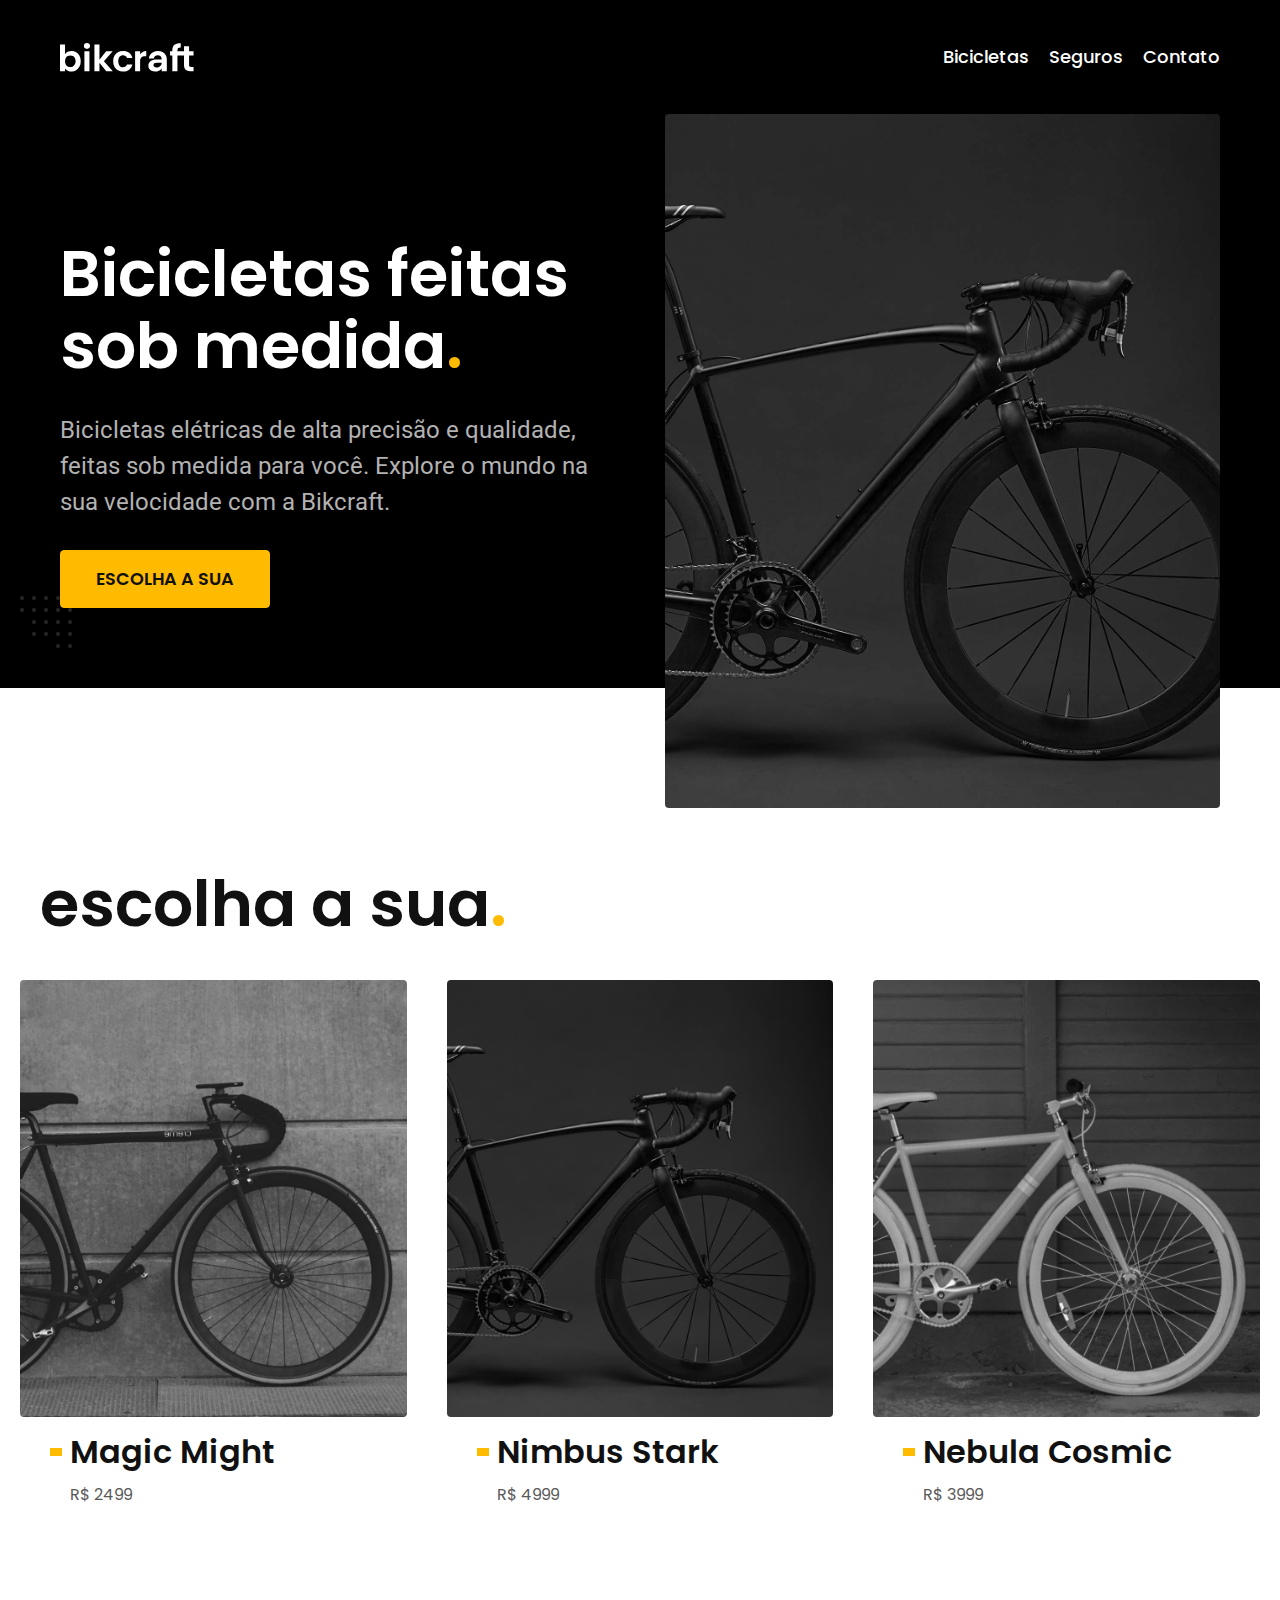
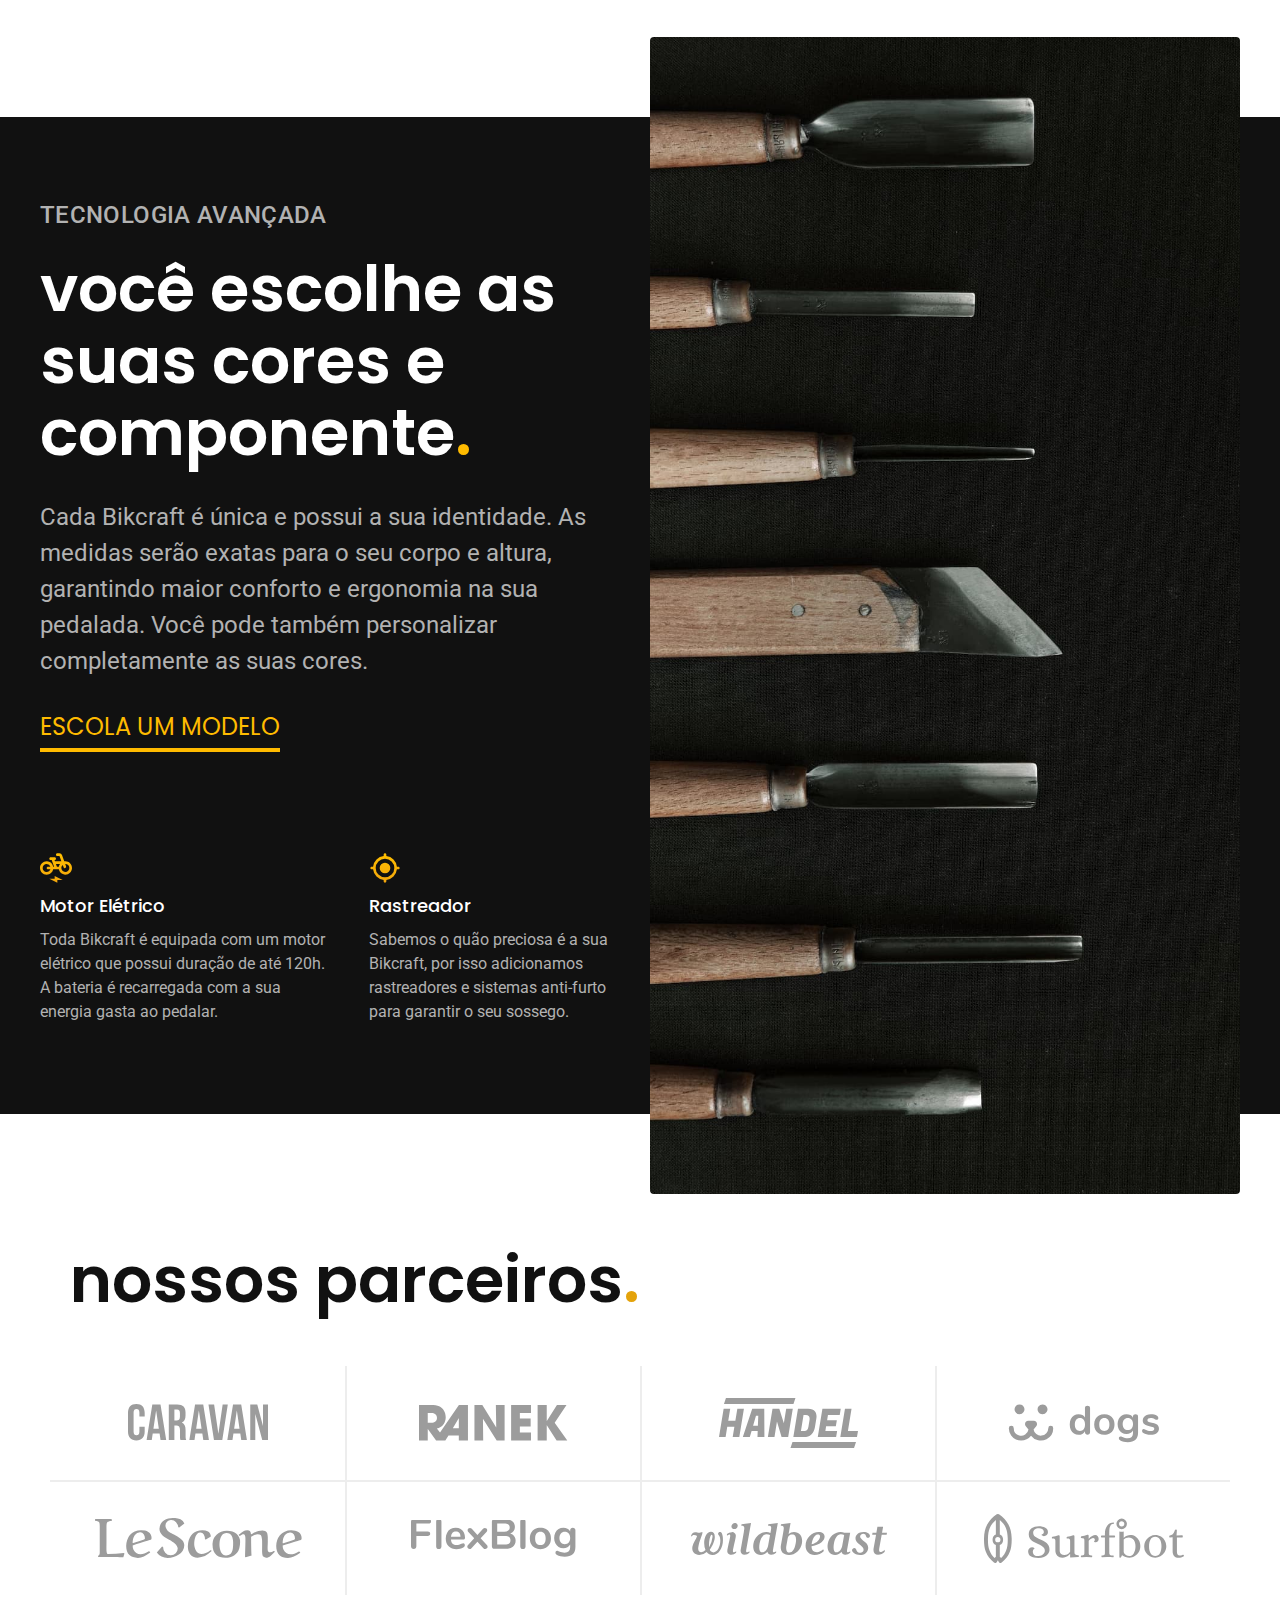
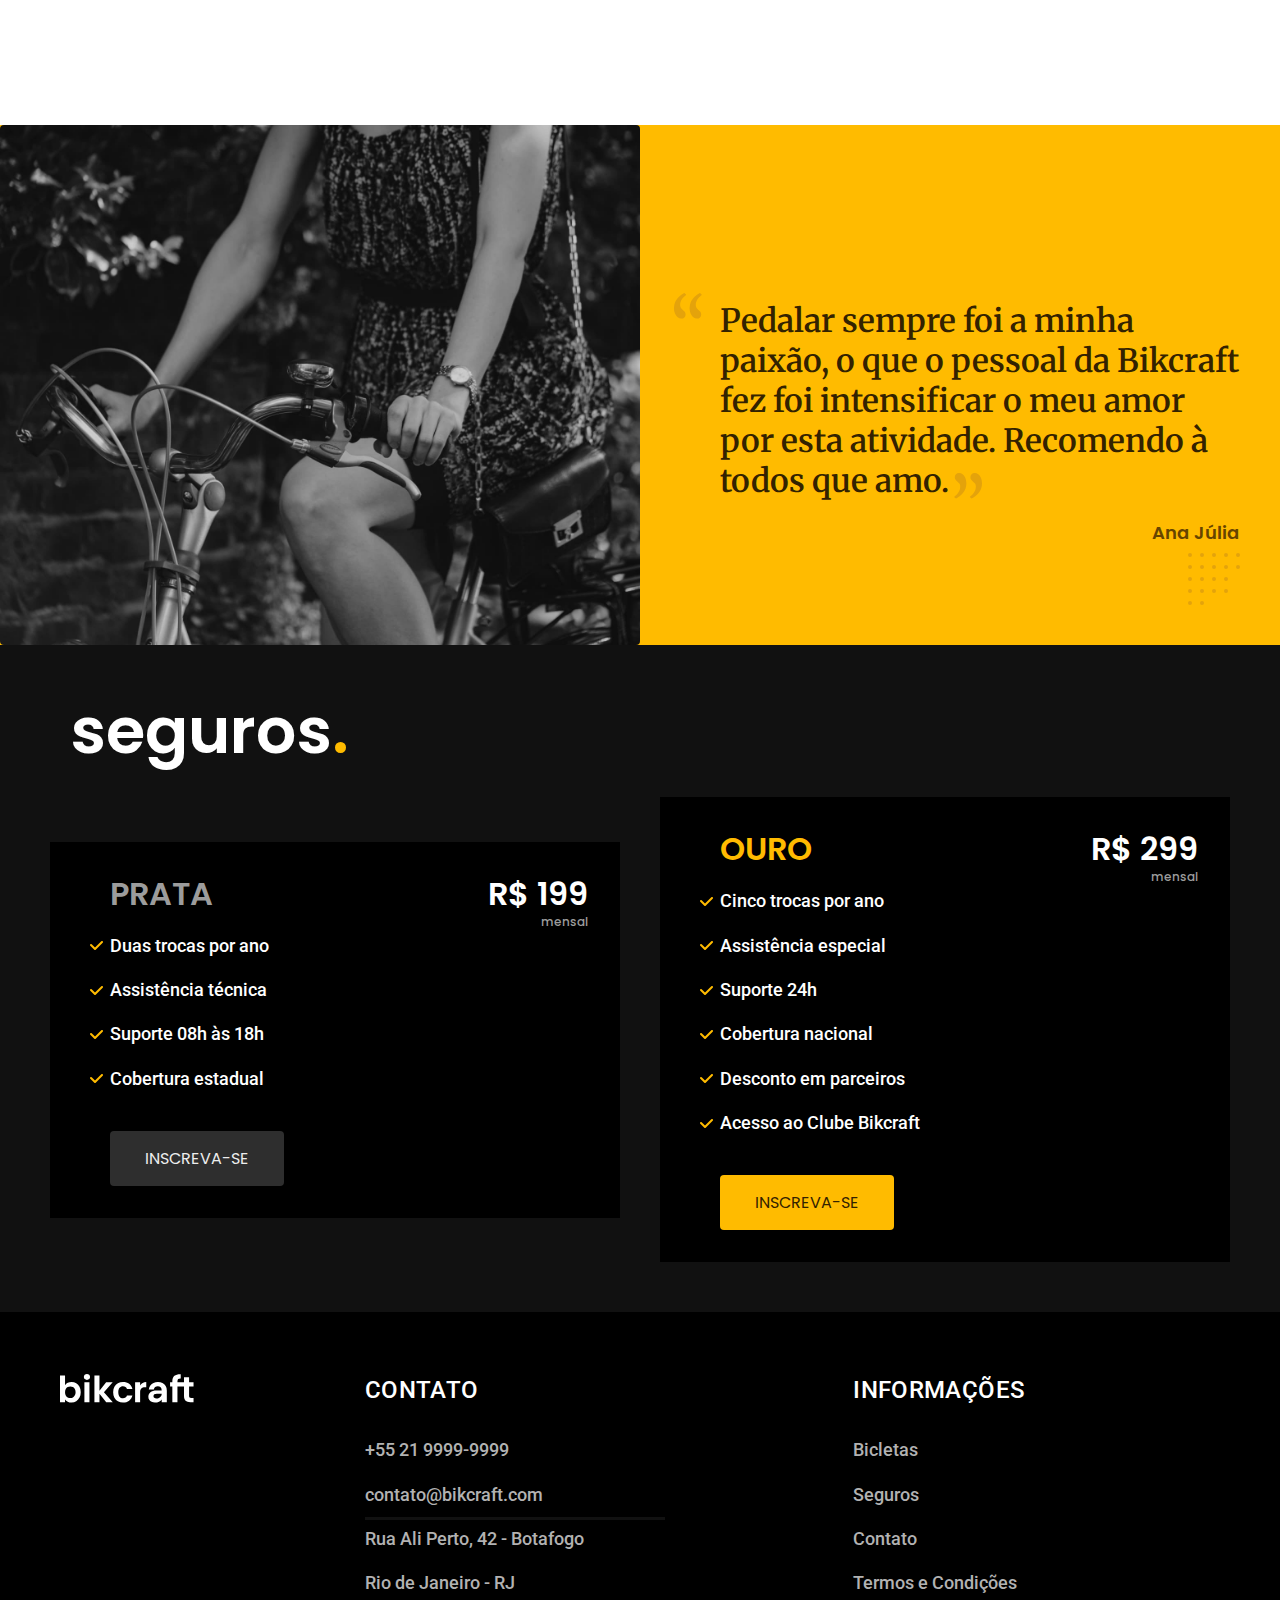
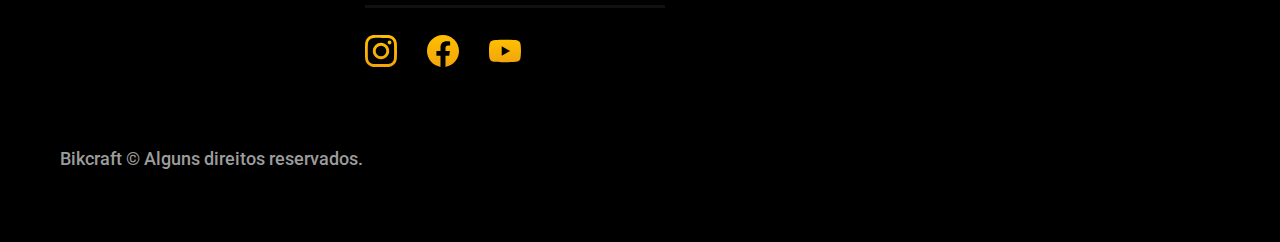
==== index.html @ c664d2c5 "commit inicial" ====
<!DOCTYPE html>
<html lang="pt-br">

<head>
  <meta charset="UTF-8">
  <meta http-equiv="X-UA-Compatible" content="IE=edge">
  <meta name="viewport" content="width=device-width, initial-scale=1.0">
  <meta name="description"
    content="Bicicletas elétricas de alta precisão e qualidade,  feitas sob medida para o cliente. Explore o mundo na sua velocidade com a Bikcraft.">
  <title>Bikcraft - Bicicletas Elétricas</title>

  <link rel="stylesheet" href="css/style.css">

  <link rel="preconnect" href="https://fonts.googleapis.com">
  <link rel="preconnect" href="https://fonts.gstatic.com" crossorigin>
  <link
    href="https://fonts.googleapis.com/css2?family=Merriweather:ital,wght@1,900&family=Poppins:wght@500;600&family=Roboto:wght@400;500&display=swap"
    rel="stylesheet">

</head>

<body>
  <header class="header-bg">
    <div class="header">
      <a href="./index.html">
        <img src="/img/bikcraft.svg" alt="Logo bikcraft">
      </a>
      <nav>           
      <ul class=" font-1-m header-lista-conteudo">
        <li class="header-lista-item"><a class="header-button" href="#">Bicicletas</a></li>
        <li class="header-lista-item"><a class="header-button" href="#">Seguros</a></li>
        <li class="header-lista-item"><a class="header-button" href="#">Contato</a></li>
      </ul>
    </nav>
    </div>
  </header>

  <main class="main-bg">
    <div class="main-container container">
      <div class="introducao-conteudo">
        <h1 class="font-1-xxl cor-0">Bicicletas feitas sob medida<span class="cor-p1">.</span></h1>
        <p class="font-2-l cor-5">Bicicletas elétricas de alta precisão e qualidade, feitas sob medida para
          você. Explore o mundo na sua velocidade com a Bikcraft.</p>
        <a class="button-escolha" href="#">Escolha a sua</a>
      </div>
      <img src="./img/fotos/introducao.jpg" width="1280" height="1600" alt="Bicicleta elétrica preta.">
    </div>
  </main>

  <article class="bicicletas-lista">
    <h2 class="font-1-xxl cor-11 container">escolha a sua<span class="cor-p1">.</span></h2>
    <ul class="listas">
      <li>
        <a href="#">
          <img src="./img/bicicletas/magic-home.jpg" alt="Bicicleta preta" width="490" height="520">
          <h3 class="font-1-xl">Magic Might</h3>
          <span class="font-2-x cor-8">R$ 2499</span>
        </a>
      </li>

      <li>
        <a href="#">
          <img src="./img/bicicletas/nimbus-home.jpg" alt="Bicicleta preta" width="490" height="520">
          <h3 class="font-1-xl">Nimbus Stark</h3>
          <span class="font-2-x cor-8">R$ 4999</span>
        </a>
      </li>

      <li>
        <a href="#">
          <img src="./img/bicicletas/nebula-home.jpg" alt="Bicicleta branca" width="490" height="520">
          <h3 class="font-1-xl">Nebula Cosmic</h3>
          <span class="font-2-x cor-8">R$ 3999</span>
        </a>
      </li>
    </ul>
  </article>

  <article class="tecnologia-bg">
    <div class="tecnologia-conteudo">
      <div class="tecnologia-descricao">
        <span class="font-2-l-b cor-5">Tecnologia Avançada</span>
        <h2 class="font-1-xxl cor-0">você escolhe as suas cores e componente<span class="cor-p1">.</span></h2>
        <p class="font-2-l cor-5">Cada Bikcraft é única e possui a sua identidade. As medidas serão exatas para o seu
          corpo e altura,
          garantindo maior conforto e ergonomia na sua pedalada. Você pode também personalizar completamente as suas
          cores.</p>
        <a class="link-escolha-modelo" href="#">Escola um modelo</a>
        <div class="container-motor-rastreador">
          <div class="motor-eletrico">
            <img src="/img/icones/eletrica.svg" alt="">
            <h3 class="font-1-m cor-0">Motor Elétrico</h3>
            <p class="font-2-s cor-5">Toda Bikcraft é equipada com um motor elétrico que possui duração de até 120h. A
              bateria é recarregada com
              a sua energia gasta ao pedalar.</p>
          </div>

          <div class="rastreador">
            <img src="/img/icones/rastreador.svg" alt="">
            <h3 class="font-1-m cor-0">Rastreador</h3>
            <p class="font-2-s cor-5">Sabemos o quão preciosa é a sua Bikcraft, por isso adicionamos rastreadores e
              sistemas anti-furto para
              garantir o seu sossego.</p>
          </div>
        </div>
      </div>
      <img class="tecnologia-imagem" src="./img/fotos/tecnologia.jpg" width="1200" height="1920" alt="">
    </div>
  </article>

  <section class="parceiros" aria-label="Nossos Parceiros">
    <h2 class="container font-1-xxl cor-11">nossos parceiros<span class="cor-p2">.</span></h2>

    <ul>
      <li><img src="/img/parceiros/caravan.svg" alt=""></li>
      <li><img src="/img/parceiros/ranek.svg" alt=""></li>
      <li><img src="/img/parceiros/handel.svg" alt=""></li>
      <li><img src="/img/parceiros/dogs.svg" alt=""></li>
      <li><img src="/img/parceiros/lescone.svg" alt=""></li>
      <li><img src="/img/parceiros/flexblog.svg" alt=""></li>
      <li><img src="/img/parceiros/wildbeast.svg" alt=""></li>
      <li><img src="/img/parceiros/surfbot.svg" alt=""></li>
    </ul>
  </section>

  <section class="depoimento">
    <div>
      <img src="./img/fotos/depoimento.jpg" alt="Pessoa pedalando uma bicileta Bikcraft" width="780" height="680">
    </div>
    <div class="conteudo-depoimento">
      <blockquote class="font-1-xl cor-p5">
        <p>Pedalar sempre foi a minha paixão, o que o pessoal da Bikcraft fez foi intensificar o meu amor por esta
          atividade. Recomendo à todos que amo.</p>
        <span class="font-1-m-b cor-p4">Ana Júlia</span>
      </blockquote>
    </div>
  </section>

  <article class="seguros-bg">
    <h2 class=" container font-1-xxl cor-0 ">seguros<span class="cor-p1">.</span></h2>
    <div class="seguro-conteudo">
      <div class="seguro-item">
        <h3 class="font-1-xl cor-6">prata</h3>
        <span class="font-1-xl cor-0">R$ 199
          <span class="font-1-xs cor-6">mensal</span>
        </span>
        <ul class="font-2-m cor-0">
          <li>Duas trocas por ano</li>
          <li>Assistência técnica</li>
          <li>Suporte 08h às 18h</li>
          <li>Cobertura estadual</li>
        </ul>
        <a class="button-padrao button-prata" href="#">Inscreva-se</a>
      </div>

      <div class="seguro-item">
        <h3 class="font-1-xl cor-p1">ouro</h3>
        <span class="font-1-xl cor-0">R$ 299
          <span class="font-1-xs cor-6">mensal</span>
        </span>
        <ul class="font-2-m cor-0">
          <li>Cinco trocas por ano</li>
          <li>Assistência especial</li>
          <li>Suporte 24h</li>
          <li>Cobertura nacional</li>
          <li>Desconto em parceiros</li>
          <li>Acesso ao Clube Bikcraft</li>
        </ul>
        <a class="button-padrao button-ouro" href="#">Inscreva-se</a>
      </div>
    </div>
  </article>

  <footer class="footer-bg">
      <div class="conteudo-footer container">
        <img src="./img/bikcraft.svg" width="136" height="32" alt="Bikcraft">
      <address class="contato">
        <h3 class="font-2-l-b cor-0">Contato</h3>
        <ul class="font-2-m cor-5">
          <li><a href="">+55 21 9999-9999</a></li>
          <li><a href="">contato@bikcraft.com</a></li>
          <li>Rua Ali Perto, 42 - Botafogo</li>
          <li>Rio de Janeiro - RJ</li>
          <div class="rede-social">
          <a href=""><img src="/img/redes/instagram-p.svg" alt=""></a>
          <a href=""><img src="/img/redes/facebook-p.svg" alt=""></a>
          <a href=""><img src="/img/redes/youtube-p.svg" alt=""></a>
        </div>
        </ul>
      </address>

    <div class="informacao">
      <h3 class="font-2-l-b cor-0">Informações</h3>
      <ul class="font-2-m cor-5">
          <li><a href="">Bicletas</a></li>
          <li><a href="">Seguros</a></li>
          <li><a href="">Contato</a></li>
          <li><a href="">Termos e Condições</a></li>
        </ul>
      </div>
      <p class="footer-copy font-2-m cor-6">Bikcraft © Alguns direitos reservados.</p>
      </div>
  </footer>

</body>

</html>
---- css/style.css ----
@import "./global/header.css";
@import "./global/global.css";
@import "/utilidades/cores.css";
@import "/css/main.css";
@import "./bicicletas/bicicleta-lista.css"; 
@import "/utilidades/tipografia.css";
@import "/utilidades/componentes.css";
@import "/css/tecnologia.css";
@import "/css/parceiros.css";
@import "/css/depoimento.css";
@import "/css/seguros.css";
@import "./global/footer.css";
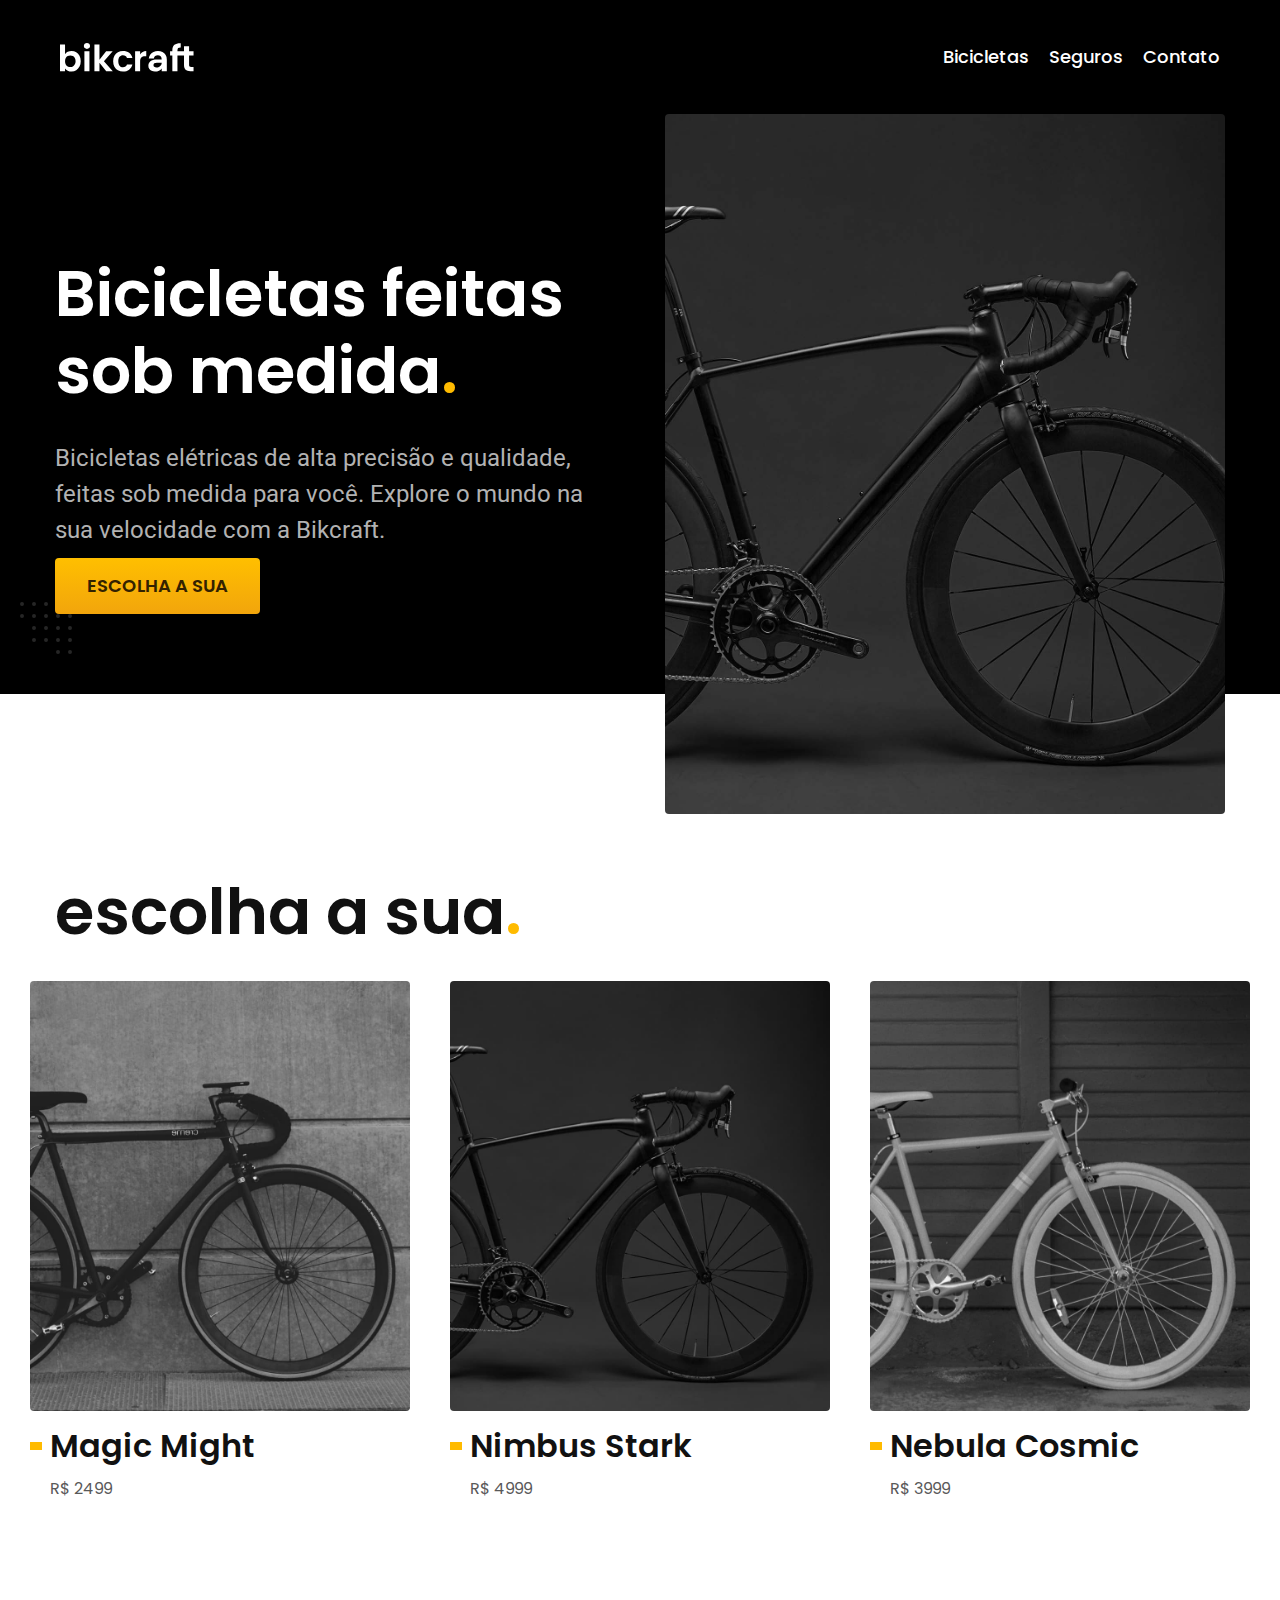
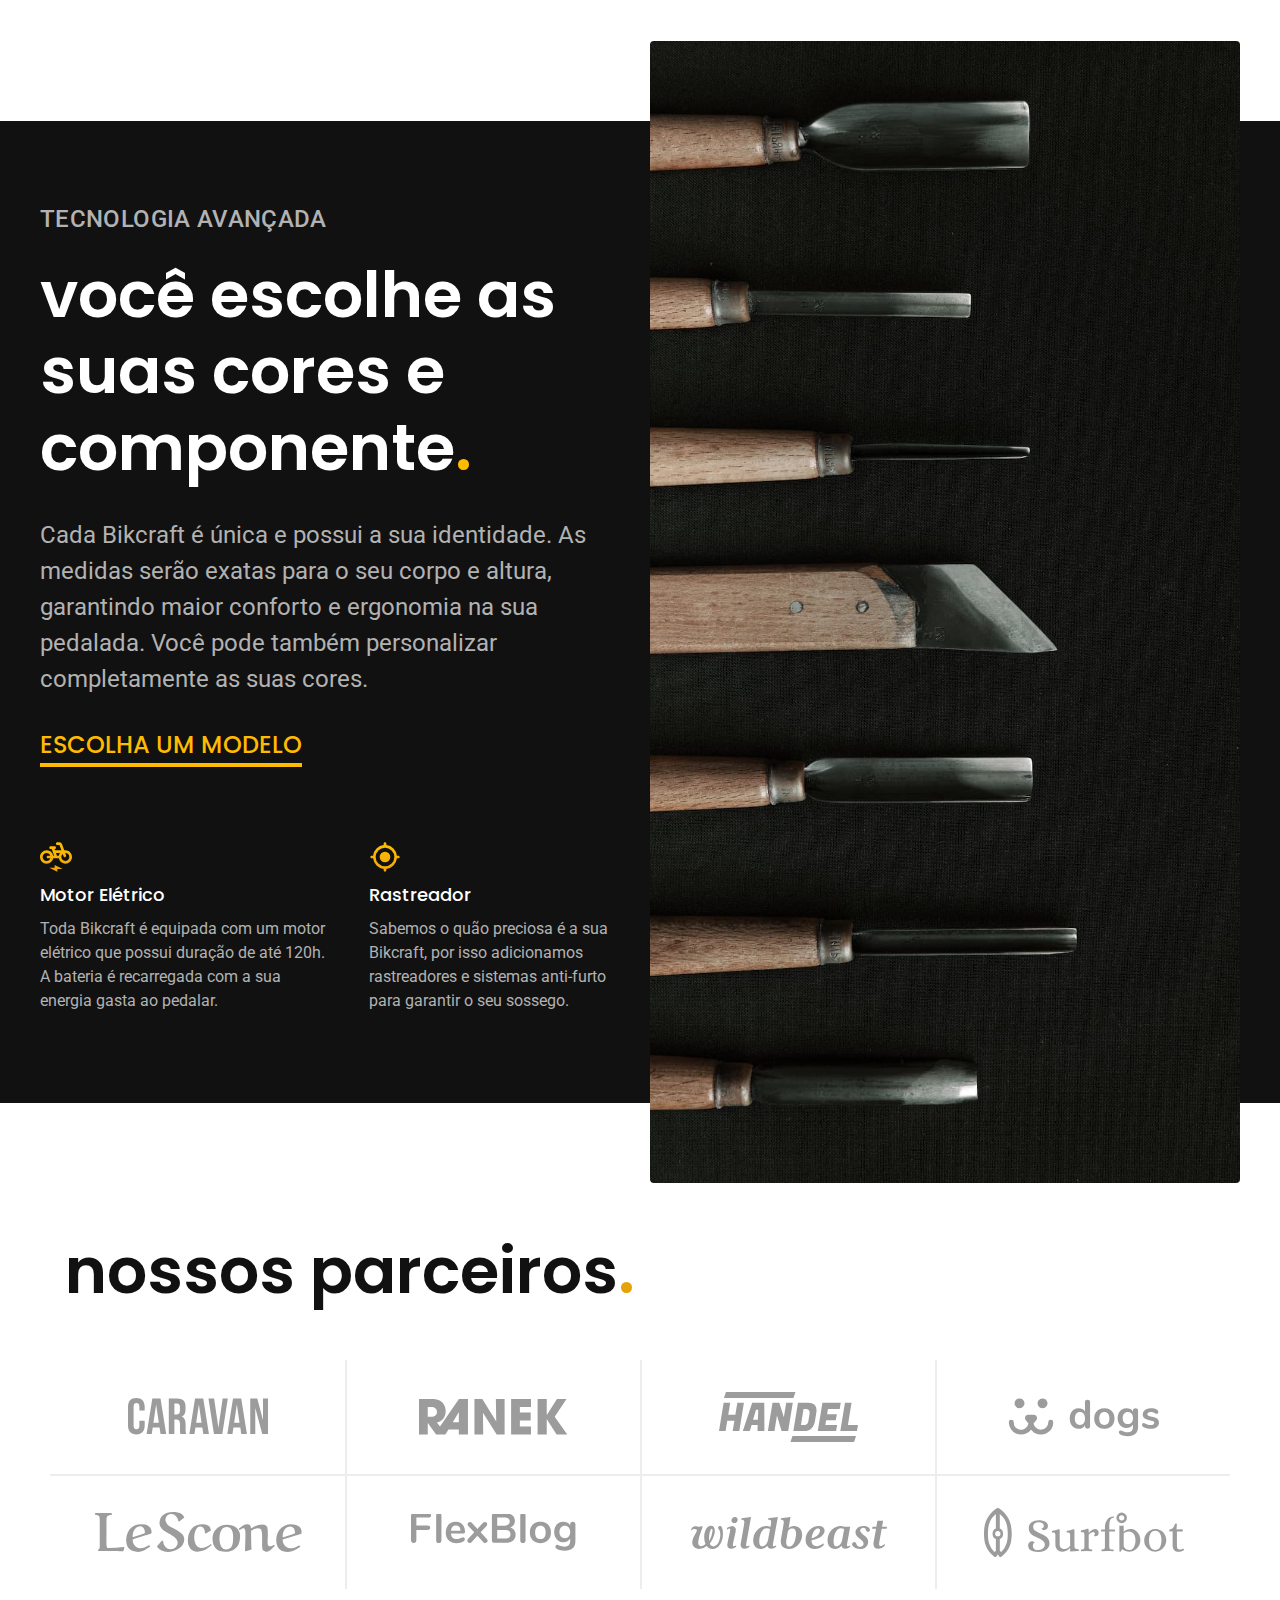
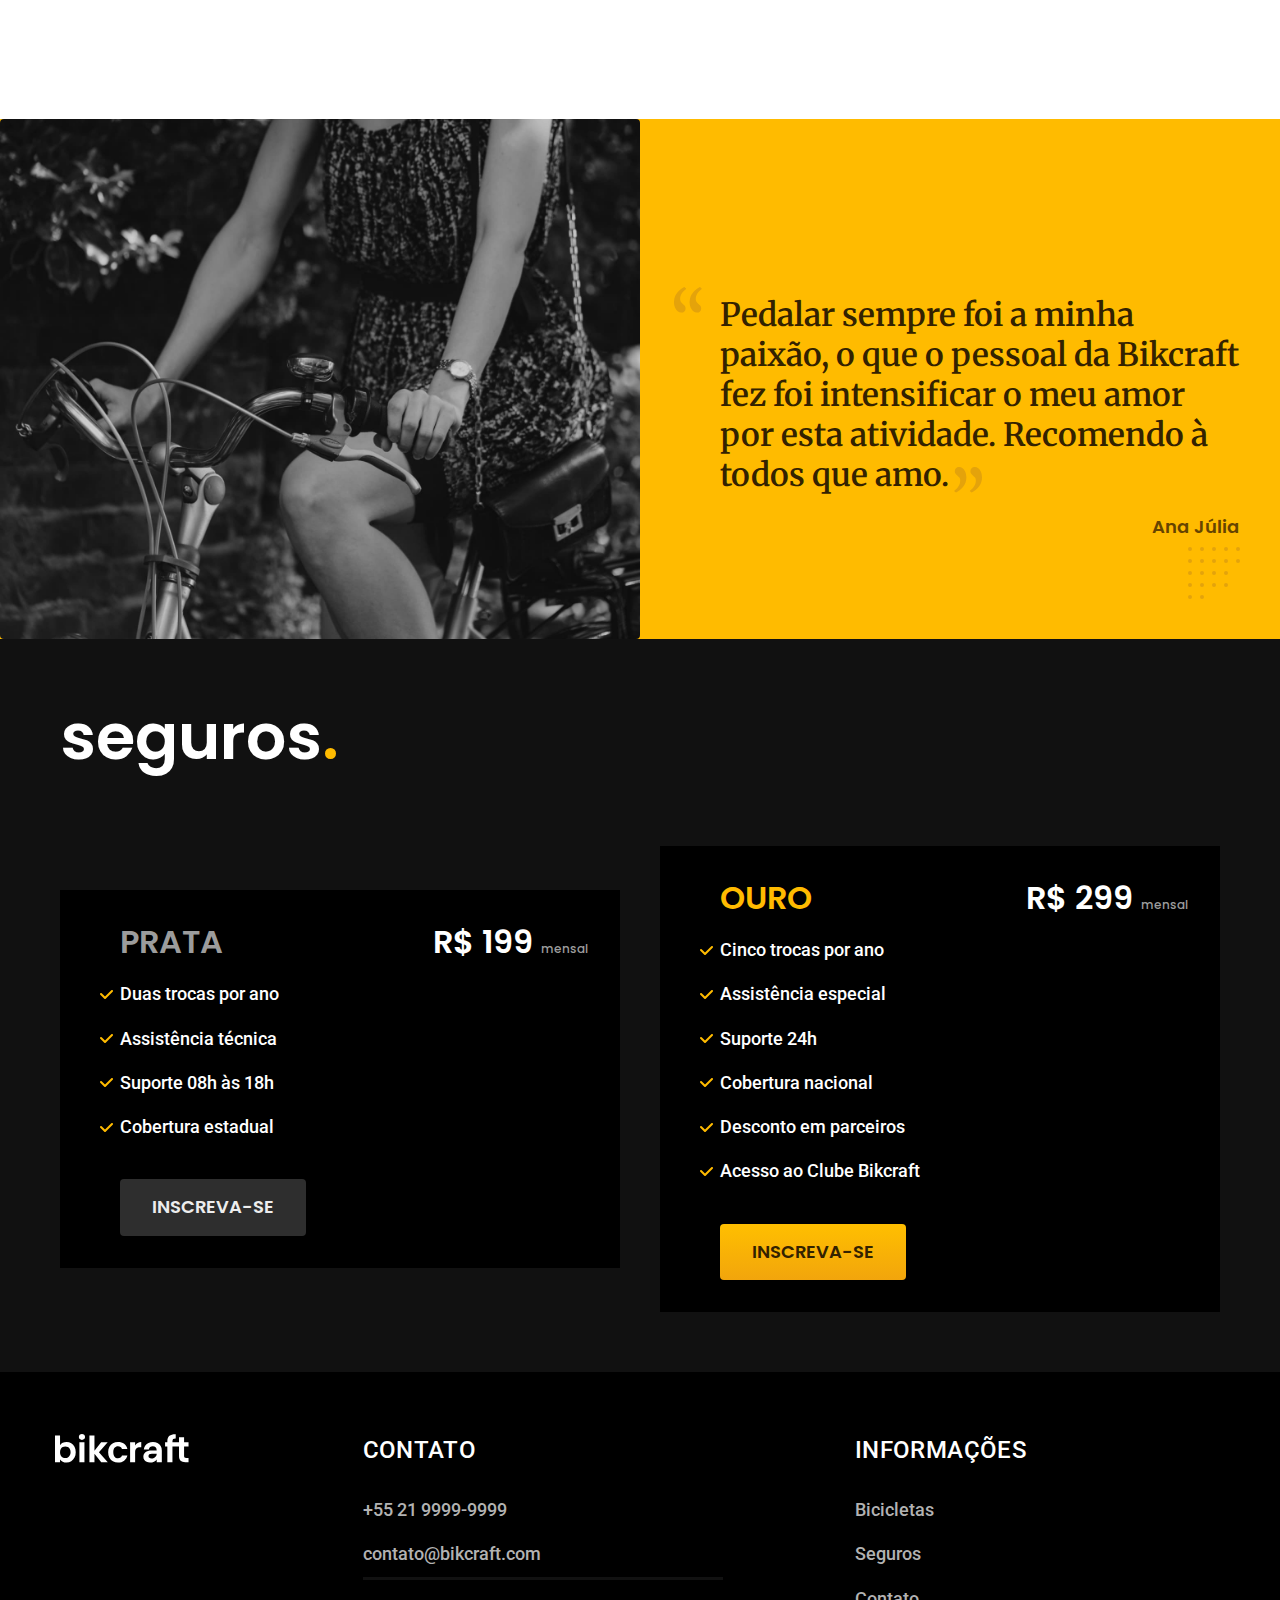
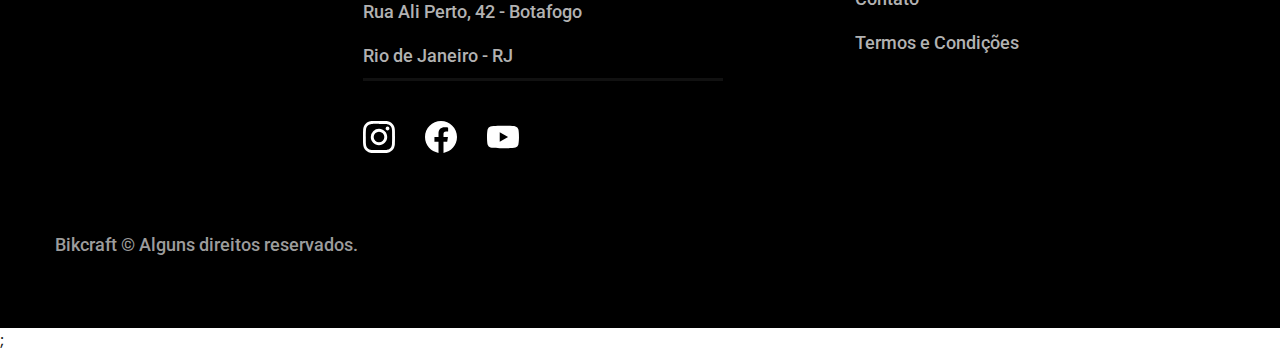
==== commit 73ccfb48: "otimizado para producao" ====
--- a/index.html
+++ b/index.html
@@ -9,13 +9,17 @@
     content="Bicicletas elétricas de alta precisão e qualidade,  feitas sob medida para o cliente. Explore o mundo na sua velocidade com a Bikcraft.">
   <title>Bikcraft - Bicicletas Elétricas</title>
 
-  <link rel="stylesheet" href="css/style.css">
+  <link rel="icon" href="./favicon.svg" type="image/svg+xml">
+  <link rel="preload" href="./css/style.min.css" as="style">
+  <link rel="stylesheet" href="./css/style.min.css">
 
   <link rel="preconnect" href="https://fonts.googleapis.com">
   <link rel="preconnect" href="https://fonts.gstatic.com" crossorigin>
   <link
     href="https://fonts.googleapis.com/css2?family=Merriweather:ital,wght@1,900&family=Poppins:wght@500;600&family=Roboto:wght@400;500&display=swap"
     rel="stylesheet">
+
+  <script>document.documentElement.classList.add('js')</script>
 
 </head>
 
@@ -25,25 +29,31 @@
       <a href="./index.html">
         <img src="/img/bikcraft.svg" alt="Logo bikcraft">
       </a>
-      <nav>           
-      <ul class=" font-1-m header-lista-conteudo">
-        <li class="header-lista-item"><a class="header-button" href="#">Bicicletas</a></li>
-        <li class="header-lista-item"><a class="header-button" href="#">Seguros</a></li>
-        <li class="header-lista-item"><a class="header-button" href="#">Contato</a></li>
-      </ul>
-    </nav>
+      <nav>
+        <ul class=" font-1-m header-lista-conteudo">
+          <li class="header-lista-item"><a class="header-nav" href="./bicicletas.html">Bicicletas</a></li>
+          <li class="header-lista-item"><a class="header-nav" href="./seguros.html">Seguros</a></li>
+          <li class="header-lista-item"><a class="header-nav" href="./contato.html">Contato</a></li>
+        </ul>
+      </nav>
     </div>
   </header>
 
   <main class="main-bg">
-    <div class="main-container container">
+    <div class="main-container container ">
       <div class="introducao-conteudo">
-        <h1 class="font-1-xxl cor-0">Bicicletas feitas sob medida<span class="cor-p1">.</span></h1>
-        <p class="font-2-l cor-5">Bicicletas elétricas de alta precisão e qualidade, feitas sob medida para
+        <h1 class="font-1-xxl cor-0 fadeInDown " data-anime="200">Bicicletas feitas sob medida<span
+            class="cor-p1">.</span></h1>
+        <p class="font-2-l cor-5 fadeInDown " data-anime="400">Bicicletas elétricas de alta precisão e qualidade, feitas
+          sob medida para
           você. Explore o mundo na sua velocidade com a Bikcraft.</p>
-        <a class="button-escolha" href="#">Escolha a sua</a>
-      </div>
-      <img src="./img/fotos/introducao.jpg" width="1280" height="1600" alt="Bicicleta elétrica preta.">
+        <a class="botao fadeInDown " href="./bicicletas.html" data-anime="600">Escolha a sua</a>
+      </div>
+      <picture>
+        <source media="max-width: 800px" srcset="./img/bicicletas/nimbus.jpg">
+        <img src="./img/fotos/introducao.jpg" data-anime="600" class="fadeInDown " width="1280" height="1600"
+          alt="Bicicleta elétrica preta.">
+      </picture>
     </div>
   </main>
 
@@ -85,7 +95,7 @@
           corpo e altura,
           garantindo maior conforto e ergonomia na sua pedalada. Você pode também personalizar completamente as suas
           cores.</p>
-        <a class="link-escolha-modelo" href="#">Escola um modelo</a>
+        <a class="link" href="#">Escolha um modelo</a>
         <div class="container-motor-rastreador">
           <div class="motor-eletrico">
             <img src="/img/icones/eletrica.svg" alt="">
@@ -110,7 +120,6 @@
 
   <section class="parceiros" aria-label="Nossos Parceiros">
     <h2 class="container font-1-xxl cor-11">nossos parceiros<span class="cor-p2">.</span></h2>
-
     <ul>
       <li><img src="/img/parceiros/caravan.svg" alt=""></li>
       <li><img src="/img/parceiros/ranek.svg" alt=""></li>
@@ -137,8 +146,8 @@
   </section>
 
   <article class="seguros-bg">
-    <h2 class=" container font-1-xxl cor-0 ">seguros<span class="cor-p1">.</span></h2>
-    <div class="seguro-conteudo">
+    <div class="seguros container ">
+      <h2 class="font-1-xxl cor-0 ">seguros<span class="cor-p1">.</span></h2>
       <div class="seguro-item">
         <h3 class="font-1-xl cor-6">prata</h3>
         <span class="font-1-xl cor-0">R$ 199
@@ -150,7 +159,7 @@
           <li>Suporte 08h às 18h</li>
           <li>Cobertura estadual</li>
         </ul>
-        <a class="button-padrao button-prata" href="#">Inscreva-se</a>
+        <a class="botao button-prata" href="#">Inscreva-se</a>
       </div>
 
       <div class="seguro-item">
@@ -166,42 +175,46 @@
           <li>Desconto em parceiros</li>
           <li>Acesso ao Clube Bikcraft</li>
         </ul>
-        <a class="button-padrao button-ouro" href="#">Inscreva-se</a>
+        <a class="botao button-ouro" href="#">Inscreva-se</a>
       </div>
     </div>
   </article>
 
   <footer class="footer-bg">
-      <div class="conteudo-footer container">
-        <img src="./img/bikcraft.svg" width="136" height="32" alt="Bikcraft">
-      <address class="contato">
+    <div class="conteudo-footer container">
+      <img src="./img/bikcraft.svg" width="136" height="32" alt="Bikcraft">
+      <address class="footer-contato">
         <h3 class="font-2-l-b cor-0">Contato</h3>
         <ul class="font-2-m cor-5">
-          <li><a href="">+55 21 9999-9999</a></li>
-          <li><a href="">contato@bikcraft.com</a></li>
+          <li><a href="tel:+55 21 9999-9999">+55 21 9999-9999</a></li>
+          <li><a href="mailto:contato@bikcraft.com">contato@bikcraft.com</a></li>
           <li>Rua Ali Perto, 42 - Botafogo</li>
           <li>Rio de Janeiro - RJ</li>
           <div class="rede-social">
-          <a href=""><img src="/img/redes/instagram-p.svg" alt=""></a>
-          <a href=""><img src="/img/redes/facebook-p.svg" alt=""></a>
-          <a href=""><img src="/img/redes/youtube-p.svg" alt=""></a>
-        </div>
+            <a href=""><img src="/img/redes/instagram.svg" alt="Ícone do instagram "></a>
+            <a href=""><img src="/img/redes/facebook.svg" alt="Ícone do facebook"></a>
+            <a href=""><img src="/img/redes/youtube.svg" alt="Ícone do youtube"></a>
+          </div>
         </ul>
       </address>
 
-    <div class="informacao">
-      <h3 class="font-2-l-b cor-0">Informações</h3>
-      <ul class="font-2-m cor-5">
-          <li><a href="">Bicletas</a></li>
-          <li><a href="">Seguros</a></li>
-          <li><a href="">Contato</a></li>
-          <li><a href="">Termos e Condições</a></li>
-        </ul>
+      <div class="informacao">
+        <h3 class="font-2-l-b cor-0">Informações</h3>
+        <nav>
+          <ul class="font-2-m cor-5">
+            <li><a href="./bicicletas.html">Bicicletas</a></li>
+            <li><a href="./seguros.html">Seguros</a></li>
+            <li><a href="./contato.html">Contato</a></li>
+            <li><a href="./termos.html">Termos e Condições</a></li>
+          </ul>
+        </nav>
       </div>
       <p class="footer-copy font-2-m cor-6">Bikcraft © Alguns direitos reservados.</p>
-      </div>
+    </div>
+
   </footer>
-
+  <script src="./js/plugins/simple-anime.js"></script>;
+  <script src="./js/script.js"></script>
 </body>
 
 </html>--- a/css/style.min.css
+++ b/css/style.min.css
@@ -0,0 +1 @@
+.header-bg{background:var(--cor-12)}.header{max-width:1200px;margin:0 auto;padding:35px;display:flex;flex-wrap:wrap;align-items:center;justify-content:space-between}.header img{margin-left:20px}.header-nav{color:var(--cor-0);padding:10px 0;position:relative;display:inline-block}.header-lista-conteudo{display:flex;gap:20px;flex-wrap:wrap;padding-right:20px}.header-lista-conteudo a:after{content:"";width:0;height:2px;display:block;margin-top:5px;background:var(--cor-0);transition:.3s;position:absolute}.header-lista-conteudo a.ativo::after,.header-nav:hover::after{width:100%}@media (max-width:800px){.header-bg{background:var(--cor-11)}}@media (max-width:600px){.header{flex-direction:column;gap:20px;padding:20px}.header img{margin:0}.header-lista-conteudo{padding:0;gap:10px}.header-nav{font-size:.9rem;background:var(--cor-12);padding:10px;border-radius:4px}}body{margin:0;color:#111;font-family:Poppins,sans-serif}blockquote,dd,h1,h2,h3,h4,h5,p,ul{margin:0}ul{padding:0;list-style:none}a{text-decoration:none;color:inherit}img{max-width:100%;height:auto;display:block}img[src$=".jpg"]{border-radius:4px}.footer-bg{background:var(--cor-12)}.conteudo-footer{display:grid;grid-template-columns:3fr 5fr 4fr;gap:30px;padding:60px}.conteudo-footer li{margin-bottom:20px}.conteudo-footer h3{margin-bottom:30px}.footer-copy{grid-column:1/-1;margin-top:50px}.rede-social{display:flex;gap:30px;margin-top:40px}.footer-contato li:nth-child(2n):after{content:"";display:block;max-width:360px;height:3px;background:var(--cor-11);margin-top:10px}.conteudo-footer a:hover{color:var(--cor-0)}@media (max-width:700px){.conteudo-footer{grid-template-columns:1fr;padding:40px}.conteudo-footer{gap:40px}.footer-copy{margin:10px 0}}.container{box-sizing:border-box;max-width:1200px;padding-left:15px;padding-right:15px;margin-left:auto;margin-right:auto}.botao{display:inline-block;padding:16px 32px;background:linear-gradient(#ffbf00,#f2a50c);border-radius:4px;box-shadow:0 1px 2px rgba(0,0,0,.1);text-transform:uppercase;color:var(--cor-p5);font:600 1.125rem/1.35 Poppins,sans-serif;max-width:max-content;border:none;cursor:pointer}.botao:hover{background:linear-gradient(#ffb60d,#e59317)}.botao.secundario{background:var(--cor-10);color:var(--cor-2)}.botao.secundario:hover{background:var(--cor-9)}.botao.seta{display:flex;align-items:center}.botao.seta::after{content:"";display:inline-block;width:18px;height:10px;margin-left:12px;background:url("../img/icones/seta.svg");transition:transform .2s}.botao.seta:hover::after{transform:translateX(4px)}@media (max-width:600px){.botao{padding:12px 16px;font-size:1rem}}.link{display:inline-block;color:var(--cor-p1);font:500 1.5rem/1.5 Poppins,sans-serif;text-transform:uppercase}.link::after{content:"";display:block;max-width:100%;height:4px;background-color:currentColor}.link:hover{color:var(--cor-0)}.titulo-bg{padding-top:50px;padding-bottom:50px;background-color:var(--cor-11)}.titulo{background:url("../img/dec/top-right.svg") no-repeat top right 20px}.titulo p{margin-bottom:4px}@media (max-width:800px){.titulo-bg{padding-top:40px;padding-bottom:40px}.titulo p{font-size:1rem;text-transform:lowercase;font-weight:400}.titulo{background:0 0}}.font-1-xs{font:500 0.75rem/1.35 Poppins,sans-serif}.font-2-xs{font:400 0.875rem/1.43 Roboto,sans-serif}.font-1-s{font:500 1rem/1.5 Poppins,sans-serif}.font-2-s{font:400 1rem/1.5 Roboto,sans-serif}.font-1-m,.font-1-m-b{font:500 1.125rem/1.35 Poppins,sans-serif}.font-1-m-b{font-weight:600}.font-2-m{font:500 1.125rem/1.35 Roboto,sans-serif}.font-1-l{font:500 1.5rem/1.5 Poppins,sans-serif}.font-2-l,.font-2-l-b{font:400 1.5rem/1.5 Roboto,sans-serif}.font-2-l-b{font-weight:500;letter-spacing:.015em;text-transform:uppercase}.font-1-xl{font:600 2rem/1.25 Poppins,sans-serif}.font-2-xl{font:500 2rem/1.25 Roboto,sans-serif}.font-1-xxl{font:600 4rem/1.125 Poppins,sans-serif}@media (max-width:1200px){.font-1-xxl{font-size:3rem}.font-2-l,.font-2-l-b{font-size:1.125rem}}@media (max-width:800px){.font-1-xxl{font-size:2rem}.font-1-xl,.font-2-xl{font-size:1.5rem}}:root{--cor-0:#ffffff;--cor-1:#f7f7f7;--cor-2:#ededed;--cor-3:#dedede;--cor-4:#cccccc;--cor-5:#b2b2b2;--cor-6:#9c9c9c;--cor-7:#717171;--cor-8:#595959;--cor-9:#404040;--cor-10:#2e2e2e;--cor-11:#111111;--cor-12:#000000;--cor-p1:#ffbb00;--cor-p2:#e4a30b;--cor-p3:#a66f00;--cor-p4:#664400;--cor-p5:#332200}.cor-0{color:var(--cor-0)}.cor-1{color:var(--cor-1)}.cor-2{color:var(--cor-2)}.cor-3{color:var(--cor-3)}.cor-4{color:var(--cor-4)}.cor-5{color:var(--cor-5)}.cor-6{color:var(--cor-6)}.cor-7{color:var(--cor-7)}.cor-8{color:var(--cor-8)}.cor-9{color:var(--cor-9)}.cor-10{color:var(--cor-9)}.cor-11{color:var(--cor-11)}.cor-12{background-color:var(--cor-12)}.cor-p1{color:var(--cor-p1)}.cor-p2{color:var(--cor-p2)}.cor-p3{color:var(--cor-p3)}.cor-p4{color:var(--cor-p4)}.cor-p5{color:var(--cor-p5)}.form{display:grid;grid-template-columns:1fr 1fr;gap:20px}.form label{display:block;font:400 1rem/1.5 Poppins,sans-serif;margin-bottom:4px}.form .col-2{grid-column:span 2}.form input[type=email],.form input[type=number],.form input[type=text],.form textarea{font:400 1rem/1.5 Roboto,sans-serif;background:var(--cor-1);border:1px solid var(--cor-2);padding:12px;border-radius:4px;width:100%;box-sizing:border-box}.form input[type=email]:focus,.form input[type=number]:focus,.form input[type=text]:focus,.form textarea:focus{outline:0;border-color:var(--cor-p1);background:var(--cor-0);box-shadow:0 0 0 2px #fea}@media (max-width:600px){.form{grid-template-columns:1fr}.form .col-2{grid-column:1}}.js .fadeInDown{transform:translate3d(0,-20px,0)}.js .fadeInUp{transform:translate3d(0,20px,0)}.js .fadeInRight{transform:translate3d(20px,0,0)}.js .fadeInLeft{transform:translate3d(-20px,0,0)}.js [data-anime]{opacity:0}.js .anime{opacity:1;transform:none;transition:transform .8s,opacity .8s}.tecnologia-bg{background:var(--cor-11);box-shadow:inset 0 80px var(--cor-0),inset 0 -80px var(--cor-0)}.tecnologia-conteudo{max-width:1200px;margin:0 auto;display:grid;padding:0 20px;grid-template-columns:1fr 1fr;gap:20px}.tecnologia-descricao{padding-top:160px;padding-bottom:160px}.tecnologia-descricao>span{margin-bottom:20px;display:block}.link{margin-top:20px;margin-bottom:70px;padding-bottom:4px}.container-motor-rastreador{display:flex;gap:40px}.container-motor-rastreador img,h3,p{margin-bottom:10px}.tecnologia-imagem{width:100%;height:100%;object-fit:cover;object-position:left}@media (max-width:800px){.tecnologia-conteudo{grid-template-columns:1fr}.tecnologia-bg{box-shadow:none}.tecnologia-descricao{padding:60px 30px}.tecnologia-imagem{display:none}}@media (max-width:700px){.container-motor-rastreador{display:block}.motor-eletrico{margin-bottom:20px}}@media (max-width:400px){.link{font-size:1.3rem}}.parceiros{padding:50px;margin-bottom:80px}.parceiros h2{margin-bottom:50px}.parceiros ul{display:grid;grid-template-columns:repeat(4,1fr);max-width:1400px;margin:0 auto}.parceiros li:nth-child(n+5){border-top:2px solid var(--cor-2)}.parceiros li{border-left:2px solid var(--cor-2);padding:32px;display:flex;flex:1}.parceiros li:first-child,.parceiros li:nth-child(5){border-left:none}.parceiros img{margin:auto}@media (max-width:800px){.parceiros{margin-bottom:50px}.parceiros ul{grid-template-columns:1fr 1fr}.parceiros li:nth-child(odd){border-left:none}.parceiros li:nth-child(n+3){border-top:2px solid var(--cor-2)}.parceiros{padding:30px 0}}.depoimento{display:grid;grid-template-columns:1fr 1fr;background:var(--cor-p1)}.conteudo-depoimento{display:flex;align-items:end;flex-direction:column;padding:40px 40px 80px 80px;background:url(../img/dec/bottom-right-p.svg) no-repeat bottom 40px right 40px}.depoimento img{height:520px;width:100%;object-fit:cover}.depoimento p{max-width:34ch;font-family:Merriweather;margin-bottom:20px;position:relative}.depoimento p::after{content:"”";color:var(--cor-p2);position:absolute;font-size:5rem}.depoimento p::before{content:"“";color:var(--cor-p2);position:absolute;left:-50px;top:-20px;font-size:5rem}.depoimento span{text-align:end;display:block;margin-bottom:20px}blockquote{margin-top:auto}@media (max-width:700px){.depoimento{grid-template-columns:1fr}.depoimento img{height:200px}.conteudo-depoimento{padding:60px 60px;align-items:center;background:url(../img/dec/bottom-right-p.svg) no-repeat bottom 18px right 15px}}.main-bg{box-shadow:inset 0 -120px var(--cor-0);background:var(--cor-12) url("../img/dec/bottom-left.svg") no-repeat bottom 160px left 20px}.main-container{box-sizing:border-box;max-width:1200px;margin:0 auto;display:grid;grid-template-columns:1fr 1fr;gap:50px}.main-container img{object-fit:cover;object-position:right;height:100%;width:100%}.introducao-conteudo{align-self:flex-end;padding-bottom:200px}.font-1-xxl{margin-bottom:30px;line-height:1.2}.font-1-l{line-height:1.6;max-width:40ch;margin-bottom:20px}.button-escolha{color:var(--cor-p12);background:var(--cor-p1);border:1px solid var(--cor-p1);border-radius:4px;padding:15px 35px;margin-top:20px;display:inline-block;text-transform:uppercase;font-weight:600;font-size:1.1rem;max-width:max-content}.button-escolha:hover{background:var(--cor-p2)}@media (max-width:800px){.main-container{display:grid;grid-template-columns:1fr}.main-container img{height:300px;object-fit:cover}.introducao-conteudo{padding:0}.introducao-conteudo h1{margin-top:20px}}.introducao-bg{background:var(--cor-12) url("../img/dec/bottom-left.svg") no-repeat bottom 160px left 20px;box-shadow:inset 0 -120px var(--cor-0)}.introducao{display:grid;grid-template-columns:1fr 1fr;gap:0 40px}.introducao-conteudo{align-self:end;padding-bottom:200px}.introducao img{width:100%;height:100%;object-fit:cover;border-radius:4px}.introducao h1{margin-bottom:32px}.introducao p{margin-bottom:20px}@media (max-width:800px){.introducao-bg{background:var(--cor-11);padding-top:40px;box-shadow:inset 0 -60px #fff}.introducao{grid-template-columns:1fr;gap:32px}.introducao-conteudo{padding-bottom:0}.introducao h1{margin-bottom:16px}.introducao img{height:300px;width:100%}}.bicicletas{display:grid;grid-template-columns:1fr 1fr;gap:40px;padding:60px 20px}.bicicletas-bg{background:linear-gradient(to right,var(--cor-0) 30%,var(--cor-11) 0)}.bicicletas-conteudo{display:grid;grid-template-columns:1fr auto;place-content:start}.bicicleta-imagem{position:relative}.bicicleta-imagem span{display:inline-block;background:var(--cor-12);padding:6px;margin-top:10px;border-radius:4px;position:absolute;top:0;right:0}.bicicletas-conteudo p,h2{grid-column:1/-1}.bicicletas h2{margin-bottom:20px}.bicicletas p{margin-bottom:32px}.bicicletas a{place-self:end}.bicicletas-conteudo li{display:flex;align-items:center;gap:10px}.bicicletas-conteudo ul{display:grid;gap:15px}.bicicletas-conteudo img{width:25px}.bicicletas-conteudo h2::before{content:"";display:block;width:12px;height:8px;background:var(--cor-p1)}@media (max-width:800px){.bicicletas{grid-template-columns:1fr}.bicicletas-bg{background:var(--cor-11)}}@media (max-width:400px){.bicicletas-conteudo{grid-template-columns:1fr}.bicicletas-conteudo ul{grid-template-columns:1fr 1fr;font-size:.9rem}.bicicletas a{place-self:inherit;margin-top:25px}}.bicicletas-lista{box-sizing:border-box;max-width:1400px;margin:0 auto;padding:60px 10px 120px 10px}.listas{display:flex;gap:40px;max-width:1400px;padding:0 20px 20px 20px;margin-left:auto;margin-right:auto;overflow-x:auto}.listas a{display:block}.bicicletas-lista li{flex:1;min-width:280px}.bicicletas-lista h3{margin-top:15px}.listas span{padding-left:20px;margin-top:15px}.bicicletas-lista h3{display:flex;align-items:center}.bicicletas-lista h3::before{content:"";display:inline-block;width:12px;margin-right:8px;height:8px;background:#fb0;transition:linear .2s}.bicicletas-lista a:hover h3::before{width:25px}@media (max-width:800px){.bicicletas-lista h3{font-size:1.4rem;margin-bottom:10px}.bicicletas-lista{padding-bottom:50px}}.bicicleta{display:grid;grid-template-columns:1fr 1fr;align-items:start;gap:40px;padding-top:60px;padding-bottom:60px}#bicicleta .titulo p{text-transform:uppercase}.bicicleta-imagens{display:flex;flex-wrap:wrap;gap:20px}.bicicleta-imagens img{flex:1;min-width:200px}.bicicleta-imagens img:first-child{min-width:100%}.bicicleta-conteudo>p{margin-bottom:32px}.bicicleta-comprar{display:grid;grid-template-columns:max-content auto;align-items:center;justify-items:start;gap:8px 12px;margin-bottom:40px}.bicicleta-comprar a{grid-row:span 2}.bicicleta-comprar span{display:flex;align-items:center;background-color:var(--cor-12);gap:8px;padding:4px 8px;border-radius:4px}.bicicleta-conteudo h2{text-transform:uppercase;letter-spacing:.015em;margin-bottom:12px}.bicicleta-ficha,.bicicleta-informacoes{padding:32px;background-color:var(--cor-12);border-radius:4px}.bicicleta-informacoes{margin-bottom:40px;display:grid;grid-template-columns:1fr 1fr;gap:32px}.bicicleta-informacoes img{width:24px;margin-bottom:8px}.bicicleta-informacoes h3{margin-bottom:8px}.bicicleta-ficha li{padding:4px 0;display:flex;justify-content:space-between;border-bottom:1px solid var(--cor-11)}.bicicleta-ficha li:last-child{border-bottom:none}.bicicleta-ficha span{color:var(--cor-6)}@media (max-width:800px){.bicicleta{grid-template-columns:1fr;padding-top:40px;padding-bottom:40px}.bicicleta-imagens{grid-row:2}}@media (max-width:400px){.bicicleta-informacoes{grid-template-columns:1fr}.bicicleta-comprar{grid-template-columns:1fr}}.seguro-bg{background-color:var(--cor-11);box-shadow:inset 0 120px var(--cor-0),inset 0 -120px var(--cor-12)}.seguro{display:grid;grid-template-columns:1fr 1fr;gap:40px}.seguro-imagem img{width:100%;height:100%;object-fit:cover}.seguro-conteudo{padding-top:180px;padding-bottom:180px}.seguro h2{margin-bottom:32px}.seguro p{margin-bottom:20px}@media (max-width:800px){.seguro-bg{box-shadow:inset 0 -60px var(--cor-12)}.seguro{grid-template-columns:1fr}.seguro-conteudo{grid-row:1;padding-top:40px;padding-bottom:0}}.seguros-bg{background:var(--cor-11)}#seguros .seguros{padding-top:0}.seguros{padding:60px 20px;display:grid;grid-template-columns:1fr 1fr;gap:40px;align-items:center}.seguro-item{background:var(--cor-12);padding:32px 32px 32px 60px}.seguro-item{display:grid;grid-template-columns:1fr auto}.seguros h3{font-size:2rem;text-transform:uppercase;margin-bottom:20px}.seguros span{display:inline-block;text-align:right}.seguro-item li{margin-bottom:20px;display:flex;align-items:center;position:relative}.seguro-item li::before{content:"";width:13px;height:9px;left:-20px;background-image:url(../img/icones/lista.svg);position:absolute}.button-prata{background:var(--cor-10);color:var(--cor-2);grid-column:1/-1;margin-top:20px}.button-ouro{grid-column:1/-1;margin-top:20px}@media (max-width:700px){.seguros{grid-template-columns:1fr;padding:10px}.seguro-item ul{font-size:1rem;grid-column:1/-1}}@media (max-width:450px){.seguro-item h3{font-size:1.5rem}.seguro-item{padding:30px}.seguros-bg{padding:30px}}.perguntas{padding-top:120px;padding-bottom:120px}.perguntas h2{margin-bottom:60px}.perguntas dl>div{padding:20px}.perguntas dd{padding:16px 0 0 20px;max-width:80ch}.perguntas dl>div:nth-child(odd){background:var(--cor-1);border-radius:3px}.perguntas button::before{content:"";display:inline-block;width:12px;height:8px;background:var(--cor-p1)}.perguntas button::after{content:"";display:inline-block;width:14px;height:6px;background:url(../img/icones/seta-abrir.svg);transition:.3s}.perguntas button{display:grid;grid-template-columns:auto 1fr auto;align-items:center;gap:10px;border:none;background:0 0;width:100%;text-align:left}.perguntas button:hover::after,.perguntas button[aria-expanded=true]::after{transform:rotate(180deg)}.js .perguntas dd{display:none}.js .perguntas dd.ativa{display:block}.vantagens{background:var(--cor-12);padding:100px}.vantagens-conteudo{display:grid;grid-template-columns:repeat(3,1fr);gap:30px 80px}.vantagens-conteudo h3{margin-bottom:10px}.vantagens h2{margin-bottom:50px}.vantagens-conteudo img{margin-bottom:4px}@media (max-width:1000px){.vantagens-conteudo{grid-template-columns:1fr 1fr}}@media (max-width:800px){.vantagens{padding:50px}.vantagens-conteudo{gap:30px 50px}}@media (max-width:600px){.vantagens-conteudo{grid-template-columns:1fr}.vantagens{padding:30px}}.titulo-bg{padding:50px 0}.termos h2{font-weight:600;margin-bottom:20px}.termos{padding:60px 20px}.termos p+h2{margin-top:40px}.termos p{max-width:75ch;margin-bottom:30px}#contato{background:linear-gradient(var(--cor-11) 600px,var(--cor-1) 0)}.contato{display:grid;grid-template-columns:5fr 7fr}.contato-dados{background-color:var(--cor-12)}.contato-dados,.contato-formulario{padding:60px}.contato-dados{border-radius:5px 0 0 5px}.contato-formulario{background-color:var(--cor-0);border-radius:0 5px 5px 0}.contato-dados h2{margin-bottom:60px}.contato-redes{display:flex;gap:32px;padding-left:28px}.contato-endereco{margin-bottom:32px;padding-left:28px;background:url(../img/icones/local.svg) no-repeat 0 2px}.contato-meios a:first-child{background:url(../img/icones/email.svg) no-repeat 0 2px}.contato-meios a{display:block;max-width:max-content;margin-bottom:8px;padding-left:28px}.contato-meios a:hover{color:var(--cor-1)}.contato-endereco,.contato-meios{margin-bottom:30px}.contato-meios a:nth-child(2){margin-bottom:32px}.contato-meios a:nth-child(3){margin-bottom:60px;background:url(/img/icones/telefone.svg) no-repeat 0 2px}@media (max-width:800px){.contato{grid-template-columns:1fr}.contato-dados,.contato-formulario{padding:20px}.contato-dados{border-radius:5px 5px 0 0;background:var(--cor-12)}.contato-formulario{border-radius:0 0 5px 5px}.contato-dados h2,.contato-meios a:nth-child(3){margin-bottom:32px}.contato-redes{margin-bottom:12px}}.lojas{display:grid;grid-template-columns:1fr 1fr;gap:40px;padding-top:120px;padding-bottom:120px}.lojas-conteudo{padding:32px}.lojas-item{border-radius:4px;background:var(--cor-0);box-shadow:0 1px 2px rgba(0,0,0,.1)}.lojas-conteudo{display:grid;grid-template-columns:1fr 1fr;gap:32px 16px}.lojas h3,.lojas-tempo{grid-column:1/-1}.lojas-dados{display:grid;border-left:2px solid var(--cor-3);padding-left:12px}.lojas-tempo{display:flex;align-items:center;gap:10px}#orcamento{background:linear-gradient(var(--cor-11) 600px,var(--cor-0) 0)}.orcamento{display:grid;grid-template-columns:5fr 7fr;padding:120px 0 120px 0}.orcamento h2{text-transform:uppercase;position:relative;display:flex;align-items:center}.orcamento-conteudo h2,.orcamento-dados h2:nth-of-type(n+2){margin-top:20px}.orcamento h2::before{content:"";display:inline-block;width:4px;height:8px;background:var(--cor-p1);position:absolute;left:-12px}.orcamento-dados,.orcamento-produto{padding:60px;box-shadow:0 1px 2px rgba(0,0,0,.1)}.orcamento-produto{background:var(--cor-12);border-radius:5px 0 0 5px;display:grid;grid-template-columns:1fr 1fr;gap:20px;align-content:start}.orcamento-conteudo{display:none}.orcamento-produto>*{grid-column:1/-1}.orcamento-produto>label{grid-column:initial}.orcamento-produto label{font:400 1rem/1.5 Poppins,sans-serif;color:var(--cor-4);background:var(--cor-10);padding:12px 16px;border-radius:4px;display:grid;grid-template-columns:auto 1fr auto;align-items:center;cursor:pointer;border:1px solid var(--cor-10)}.orcamento-produto label::before{content:"";display:inline-block;box-sizing:border-box;width:12px;height:12px;border:1px solid var(--cor-6);border-radius:50%;margin-right:8px}.orcamento-produto label:hover{background:var(--cor-9);border-color:var(--cor-9)}.orcamento-produto input:focus+label{box-shadow:0 0 0 2px var(--cor-p1);border-color:var(--cor-12)}.orcamento-produto input:checked+label::before{border-color:var(--cor-7);box-shadow:inset 0 0 0 3px var(--cor-0),inset 0 0 0 6px var(--cor-6)}.orcamento-produto label span{display:none}.orcamento-produto input:checked+label span{display:inline-block}.orcamento-produto input:checked+label{background:var(--cor-0);color:var(--cor-11)}.orcamento-produto input{opacity:0;position:absolute;pointer-events:none}.orcamento-dados{background:var(--cor-0);border-radius:0 5px 5px 0}#bikcraft:checked~#orcamento-bikcraft,#seguro:checked~#orcamento-seguro{display:grid;gap:20px}.orcamento-detalhes{display:none;grid-template-columns:1fr 1fr;background-color:var(--cor-0);padding:20px;border-radius:4px;align-items:center}.orcamento-detalhes li{display:flex;align-items:center;margin-bottom:8px}.orcamento-detalhes li img{margin-right:8px;width:16px}.orcamento-produto input:checked+label+.orcamento-detalhes{display:grid}@media (max-width:1200px){.orcamento-dados,.orcamento-produto{padding:32px}}@media (max-width:800px){.orcamento{grid-template-columns:1fr}.orcamento-produto{border-radius:5px 5px 0 0;background:var(--cor-12)}.orcamento-dados{border-radius:0 0 5px 5px}}@media (max-width:400px){.orcamento-produto{grid-template-columns:1fr}}--- a/css/style.min.css
+++ b/css/style.min.css
@@ -0,0 +1 @@
+.header-bg{background:var(--cor-12)}.header{max-width:1200px;margin:0 auto;padding:35px;display:flex;flex-wrap:wrap;align-items:center;justify-content:space-between}.header img{margin-left:20px}.header-nav{color:var(--cor-0);padding:10px 0;position:relative;display:inline-block}.header-lista-conteudo{display:flex;gap:20px;flex-wrap:wrap;padding-right:20px}.header-lista-conteudo a:after{content:"";width:0;height:2px;display:block;margin-top:5px;background:var(--cor-0);transition:.3s;position:absolute}.header-lista-conteudo a.ativo::after,.header-nav:hover::after{width:100%}@media (max-width:800px){.header-bg{background:var(--cor-11)}}@media (max-width:600px){.header{flex-direction:column;gap:20px;padding:20px}.header img{margin:0}.header-lista-conteudo{padding:0;gap:10px}.header-nav{font-size:.9rem;background:var(--cor-12);padding:10px;border-radius:4px}}body{margin:0;color:#111;font-family:Poppins,sans-serif}blockquote,dd,h1,h2,h3,h4,h5,p,ul{margin:0}ul{padding:0;list-style:none}a{text-decoration:none;color:inherit}img{max-width:100%;height:auto;display:block}img[src$=".jpg"]{border-radius:4px}.footer-bg{background:var(--cor-12)}.conteudo-footer{display:grid;grid-template-columns:3fr 5fr 4fr;gap:30px;padding:60px}.conteudo-footer li{margin-bottom:20px}.conteudo-footer h3{margin-bottom:30px}.footer-copy{grid-column:1/-1;margin-top:50px}.rede-social{display:flex;gap:30px;margin-top:40px}.footer-contato li:nth-child(2n):after{content:"";display:block;max-width:360px;height:3px;background:var(--cor-11);margin-top:10px}.conteudo-footer a:hover{color:var(--cor-0)}@media (max-width:700px){.conteudo-footer{grid-template-columns:1fr;padding:40px}.conteudo-footer{gap:40px}.footer-copy{margin:10px 0}}.container{box-sizing:border-box;max-width:1200px;padding-left:15px;padding-right:15px;margin-left:auto;margin-right:auto}.botao{display:inline-block;padding:16px 32px;background:linear-gradient(#ffbf00,#f2a50c);border-radius:4px;box-shadow:0 1px 2px rgba(0,0,0,.1);text-transform:uppercase;color:var(--cor-p5);font:600 1.125rem/1.35 Poppins,sans-serif;max-width:max-content;border:none;cursor:pointer}.botao:hover{background:linear-gradient(#ffb60d,#e59317)}.botao.secundario{background:var(--cor-10);color:var(--cor-2)}.botao.secundario:hover{background:var(--cor-9)}.botao.seta{display:flex;align-items:center}.botao.seta::after{content:"";display:inline-block;width:18px;height:10px;margin-left:12px;background:url("../img/icones/seta.svg");transition:transform .2s}.botao.seta:hover::after{transform:translateX(4px)}@media (max-width:600px){.botao{padding:12px 16px;font-size:1rem}}.link{display:inline-block;color:var(--cor-p1);font:500 1.5rem/1.5 Poppins,sans-serif;text-transform:uppercase}.link::after{content:"";display:block;max-width:100%;height:4px;background-color:currentColor}.link:hover{color:var(--cor-0)}.titulo-bg{padding-top:50px;padding-bottom:50px;background-color:var(--cor-11)}.titulo{background:url("../img/dec/top-right.svg") no-repeat top right 20px}.titulo p{margin-bottom:4px}@media (max-width:800px){.titulo-bg{padding-top:40px;padding-bottom:40px}.titulo p{font-size:1rem;text-transform:lowercase;font-weight:400}.titulo{background:0 0}}.font-1-xs{font:500 0.75rem/1.35 Poppins,sans-serif}.font-2-xs{font:400 0.875rem/1.43 Roboto,sans-serif}.font-1-s{font:500 1rem/1.5 Poppins,sans-serif}.font-2-s{font:400 1rem/1.5 Roboto,sans-serif}.font-1-m,.font-1-m-b{font:500 1.125rem/1.35 Poppins,sans-serif}.font-1-m-b{font-weight:600}.font-2-m{font:500 1.125rem/1.35 Roboto,sans-serif}.font-1-l{font:500 1.5rem/1.5 Poppins,sans-serif}.font-2-l,.font-2-l-b{font:400 1.5rem/1.5 Roboto,sans-serif}.font-2-l-b{font-weight:500;letter-spacing:.015em;text-transform:uppercase}.font-1-xl{font:600 2rem/1.25 Poppins,sans-serif}.font-2-xl{font:500 2rem/1.25 Roboto,sans-serif}.font-1-xxl{font:600 4rem/1.125 Poppins,sans-serif}@media (max-width:1200px){.font-1-xxl{font-size:3rem}.font-2-l,.font-2-l-b{font-size:1.125rem}}@media (max-width:800px){.font-1-xxl{font-size:2rem}.font-1-xl,.font-2-xl{font-size:1.5rem}}:root{--cor-0:#ffffff;--cor-1:#f7f7f7;--cor-2:#ededed;--cor-3:#dedede;--cor-4:#cccccc;--cor-5:#b2b2b2;--cor-6:#9c9c9c;--cor-7:#717171;--cor-8:#595959;--cor-9:#404040;--cor-10:#2e2e2e;--cor-11:#111111;--cor-12:#000000;--cor-p1:#ffbb00;--cor-p2:#e4a30b;--cor-p3:#a66f00;--cor-p4:#664400;--cor-p5:#332200}.cor-0{color:var(--cor-0)}.cor-1{color:var(--cor-1)}.cor-2{color:var(--cor-2)}.cor-3{color:var(--cor-3)}.cor-4{color:var(--cor-4)}.cor-5{color:var(--cor-5)}.cor-6{color:var(--cor-6)}.cor-7{color:var(--cor-7)}.cor-8{color:var(--cor-8)}.cor-9{color:var(--cor-9)}.cor-10{color:var(--cor-9)}.cor-11{color:var(--cor-11)}.cor-12{background-color:var(--cor-12)}.cor-p1{color:var(--cor-p1)}.cor-p2{color:var(--cor-p2)}.cor-p3{color:var(--cor-p3)}.cor-p4{color:var(--cor-p4)}.cor-p5{color:var(--cor-p5)}.form{display:grid;grid-template-columns:1fr 1fr;gap:20px}.form label{display:block;font:400 1rem/1.5 Poppins,sans-serif;margin-bottom:4px}.form .col-2{grid-column:span 2}.form input[type=email],.form input[type=number],.form input[type=text],.form textarea{font:400 1rem/1.5 Roboto,sans-serif;background:var(--cor-1);border:1px solid var(--cor-2);padding:12px;border-radius:4px;width:100%;box-sizing:border-box}.form input[type=email]:focus,.form input[type=number]:focus,.form input[type=text]:focus,.form textarea:focus{outline:0;border-color:var(--cor-p1);background:var(--cor-0);box-shadow:0 0 0 2px #fea}@media (max-width:600px){.form{grid-template-columns:1fr}.form .col-2{grid-column:1}}.js .fadeInDown{transform:translate3d(0,-20px,0)}.js .fadeInUp{transform:translate3d(0,20px,0)}.js .fadeInRight{transform:translate3d(20px,0,0)}.js .fadeInLeft{transform:translate3d(-20px,0,0)}.js [data-anime]{opacity:0}.js .anime{opacity:1;transform:none;transition:transform .8s,opacity .8s}.tecnologia-bg{background:var(--cor-11);box-shadow:inset 0 80px var(--cor-0),inset 0 -80px var(--cor-0)}.tecnologia-conteudo{max-width:1200px;margin:0 auto;display:grid;padding:0 20px;grid-template-columns:1fr 1fr;gap:20px}.tecnologia-descricao{padding-top:160px;padding-bottom:160px}.tecnologia-descricao>span{margin-bottom:20px;display:block}.link{margin-top:20px;margin-bottom:70px;padding-bottom:4px}.container-motor-rastreador{display:flex;gap:40px}.container-motor-rastreador img,h3,p{margin-bottom:10px}.tecnologia-imagem{width:100%;height:100%;object-fit:cover;object-position:left}@media (max-width:800px){.tecnologia-conteudo{grid-template-columns:1fr}.tecnologia-bg{box-shadow:none}.tecnologia-descricao{padding:60px 30px}.tecnologia-imagem{display:none}}@media (max-width:700px){.container-motor-rastreador{display:block}.motor-eletrico{margin-bottom:20px}}@media (max-width:400px){.link{font-size:1.3rem}}.parceiros{padding:50px;margin-bottom:80px}.parceiros h2{margin-bottom:50px}.parceiros ul{display:grid;grid-template-columns:repeat(4,1fr);max-width:1400px;margin:0 auto}.parceiros li:nth-child(n+5){border-top:2px solid var(--cor-2)}.parceiros li{border-left:2px solid var(--cor-2);padding:32px;display:flex;flex:1}.parceiros li:first-child,.parceiros li:nth-child(5){border-left:none}.parceiros img{margin:auto}@media (max-width:800px){.parceiros{margin-bottom:50px}.parceiros ul{grid-template-columns:1fr 1fr}.parceiros li:nth-child(odd){border-left:none}.parceiros li:nth-child(n+3){border-top:2px solid var(--cor-2)}.parceiros{padding:30px 0}}.depoimento{display:grid;grid-template-columns:1fr 1fr;background:var(--cor-p1)}.conteudo-depoimento{display:flex;align-items:end;flex-direction:column;padding:40px 40px 80px 80px;background:url(../img/dec/bottom-right-p.svg) no-repeat bottom 40px right 40px}.depoimento img{height:520px;width:100%;object-fit:cover}.depoimento p{max-width:34ch;font-family:Merriweather;margin-bottom:20px;position:relative}.depoimento p::after{content:"”";color:var(--cor-p2);position:absolute;font-size:5rem}.depoimento p::before{content:"“";color:var(--cor-p2);position:absolute;left:-50px;top:-20px;font-size:5rem}.depoimento span{text-align:end;display:block;margin-bottom:20px}blockquote{margin-top:auto}@media (max-width:700px){.depoimento{grid-template-columns:1fr}.depoimento img{height:200px}.conteudo-depoimento{padding:60px 60px;align-items:center;background:url(../img/dec/bottom-right-p.svg) no-repeat bottom 18px right 15px}}.main-bg{box-shadow:inset 0 -120px var(--cor-0);background:var(--cor-12) url("../img/dec/bottom-left.svg") no-repeat bottom 160px left 20px}.main-container{box-sizing:border-box;max-width:1200px;margin:0 auto;display:grid;grid-template-columns:1fr 1fr;gap:50px}.main-container img{object-fit:cover;object-position:right;height:100%;width:100%}.introducao-conteudo{align-self:flex-end;padding-bottom:200px}.font-1-xxl{margin-bottom:30px;line-height:1.2}.font-1-l{line-height:1.6;max-width:40ch;margin-bottom:20px}.button-escolha{color:var(--cor-p12);background:var(--cor-p1);border:1px solid var(--cor-p1);border-radius:4px;padding:15px 35px;margin-top:20px;display:inline-block;text-transform:uppercase;font-weight:600;font-size:1.1rem;max-width:max-content}.button-escolha:hover{background:var(--cor-p2)}@media (max-width:800px){.main-container{display:grid;grid-template-columns:1fr}.main-container img{height:300px;object-fit:cover}.introducao-conteudo{padding:0}.introducao-conteudo h1{margin-top:20px}}.introducao-bg{background:var(--cor-12) url("../img/dec/bottom-left.svg") no-repeat bottom 160px left 20px;box-shadow:inset 0 -120px var(--cor-0)}.introducao{display:grid;grid-template-columns:1fr 1fr;gap:0 40px}.introducao-conteudo{align-self:end;padding-bottom:200px}.introducao img{width:100%;height:100%;object-fit:cover;border-radius:4px}.introducao h1{margin-bottom:32px}.introducao p{margin-bottom:20px}@media (max-width:800px){.introducao-bg{background:var(--cor-11);padding-top:40px;box-shadow:inset 0 -60px #fff}.introducao{grid-template-columns:1fr;gap:32px}.introducao-conteudo{padding-bottom:0}.introducao h1{margin-bottom:16px}.introducao img{height:300px;width:100%}}.bicicletas{display:grid;grid-template-columns:1fr 1fr;gap:40px;padding:60px 20px}.bicicletas-bg{background:linear-gradient(to right,var(--cor-0) 30%,var(--cor-11) 0)}.bicicletas-conteudo{display:grid;grid-template-columns:1fr auto;place-content:start}.bicicleta-imagem{position:relative}.bicicleta-imagem span{display:inline-block;background:var(--cor-12);padding:6px;margin-top:10px;border-radius:4px;position:absolute;top:0;right:0}.bicicletas-conteudo p,h2{grid-column:1/-1}.bicicletas h2{margin-bottom:20px}.bicicletas p{margin-bottom:32px}.bicicletas a{place-self:end}.bicicletas-conteudo li{display:flex;align-items:center;gap:10px}.bicicletas-conteudo ul{display:grid;gap:15px}.bicicletas-conteudo img{width:25px}.bicicletas-conteudo h2::before{content:"";display:block;width:12px;height:8px;background:var(--cor-p1)}@media (max-width:800px){.bicicletas{grid-template-columns:1fr}.bicicletas-bg{background:var(--cor-11)}}@media (max-width:400px){.bicicletas-conteudo{grid-template-columns:1fr}.bicicletas-conteudo ul{grid-template-columns:1fr 1fr;font-size:.9rem}.bicicletas a{place-self:inherit;margin-top:25px}}.bicicletas-lista{box-sizing:border-box;max-width:1400px;margin:0 auto;padding:60px 10px 120px 10px}.listas{display:flex;gap:40px;max-width:1400px;padding:0 20px 20px 20px;margin-left:auto;margin-right:auto;overflow-x:auto}.listas a{display:block}.bicicletas-lista li{flex:1;min-width:280px}.bicicletas-lista h3{margin-top:15px}.listas span{padding-left:20px;margin-top:15px}.bicicletas-lista h3{display:flex;align-items:center}.bicicletas-lista h3::before{content:"";display:inline-block;width:12px;margin-right:8px;height:8px;background:#fb0;transition:linear .2s}.bicicletas-lista a:hover h3::before{width:25px}@media (max-width:800px){.bicicletas-lista h3{font-size:1.4rem;margin-bottom:10px}.bicicletas-lista{padding-bottom:50px}}.bicicleta{display:grid;grid-template-columns:1fr 1fr;align-items:start;gap:40px;padding-top:60px;padding-bottom:60px}#bicicleta .titulo p{text-transform:uppercase}.bicicleta-imagens{display:flex;flex-wrap:wrap;gap:20px}.bicicleta-imagens img{flex:1;min-width:200px}.bicicleta-imagens img:first-child{min-width:100%}.bicicleta-conteudo>p{margin-bottom:32px}.bicicleta-comprar{display:grid;grid-template-columns:max-content auto;align-items:center;justify-items:start;gap:8px 12px;margin-bottom:40px}.bicicleta-comprar a{grid-row:span 2}.bicicleta-comprar span{display:flex;align-items:center;background-color:var(--cor-12);gap:8px;padding:4px 8px;border-radius:4px}.bicicleta-conteudo h2{text-transform:uppercase;letter-spacing:.015em;margin-bottom:12px}.bicicleta-ficha,.bicicleta-informacoes{padding:32px;background-color:var(--cor-12);border-radius:4px}.bicicleta-informacoes{margin-bottom:40px;display:grid;grid-template-columns:1fr 1fr;gap:32px}.bicicleta-informacoes img{width:24px;margin-bottom:8px}.bicicleta-informacoes h3{margin-bottom:8px}.bicicleta-ficha li{padding:4px 0;display:flex;justify-content:space-between;border-bottom:1px solid var(--cor-11)}.bicicleta-ficha li:last-child{border-bottom:none}.bicicleta-ficha span{color:var(--cor-6)}@media (max-width:800px){.bicicleta{grid-template-columns:1fr;padding-top:40px;padding-bottom:40px}.bicicleta-imagens{grid-row:2}}@media (max-width:400px){.bicicleta-informacoes{grid-template-columns:1fr}.bicicleta-comprar{grid-template-columns:1fr}}.seguro-bg{background-color:var(--cor-11);box-shadow:inset 0 120px var(--cor-0),inset 0 -120px var(--cor-12)}.seguro{display:grid;grid-template-columns:1fr 1fr;gap:40px}.seguro-imagem img{width:100%;height:100%;object-fit:cover}.seguro-conteudo{padding-top:180px;padding-bottom:180px}.seguro h2{margin-bottom:32px}.seguro p{margin-bottom:20px}@media (max-width:800px){.seguro-bg{box-shadow:inset 0 -60px var(--cor-12)}.seguro{grid-template-columns:1fr}.seguro-conteudo{grid-row:1;padding-top:40px;padding-bottom:0}}.seguros-bg{background:var(--cor-11)}#seguros .seguros{padding-top:0}.seguros{padding:60px 20px;display:grid;grid-template-columns:1fr 1fr;gap:40px;align-items:center}.seguro-item{background:var(--cor-12);padding:32px 32px 32px 60px}.seguro-item{display:grid;grid-template-columns:1fr auto}.seguros h3{font-size:2rem;text-transform:uppercase;margin-bottom:20px}.seguros span{display:inline-block;text-align:right}.seguro-item li{margin-bottom:20px;display:flex;align-items:center;position:relative}.seguro-item li::before{content:"";width:13px;height:9px;left:-20px;background-image:url(../img/icones/lista.svg);position:absolute}.button-prata{background:var(--cor-10);color:var(--cor-2);grid-column:1/-1;margin-top:20px}.button-ouro{grid-column:1/-1;margin-top:20px}@media (max-width:700px){.seguros{grid-template-columns:1fr;padding:10px}.seguro-item ul{font-size:1rem;grid-column:1/-1}}@media (max-width:450px){.seguro-item h3{font-size:1.5rem}.seguro-item{padding:30px}.seguros-bg{padding:30px}}.perguntas{padding-top:120px;padding-bottom:120px}.perguntas h2{margin-bottom:60px}.perguntas dl>div{padding:20px}.perguntas dd{padding:16px 0 0 20px;max-width:80ch}.perguntas dl>div:nth-child(odd){background:var(--cor-1);border-radius:3px}.perguntas button::before{content:"";display:inline-block;width:12px;height:8px;background:var(--cor-p1)}.perguntas button::after{content:"";display:inline-block;width:14px;height:6px;background:url(../img/icones/seta-abrir.svg);transition:.3s}.perguntas button{display:grid;grid-template-columns:auto 1fr auto;align-items:center;gap:10px;border:none;background:0 0;width:100%;text-align:left}.perguntas button:hover::after,.perguntas button[aria-expanded=true]::after{transform:rotate(180deg)}.js .perguntas dd{display:none}.js .perguntas dd.ativa{display:block}.vantagens{background:var(--cor-12);padding:100px}.vantagens-conteudo{display:grid;grid-template-columns:repeat(3,1fr);gap:30px 80px}.vantagens-conteudo h3{margin-bottom:10px}.vantagens h2{margin-bottom:50px}.vantagens-conteudo img{margin-bottom:4px}@media (max-width:1000px){.vantagens-conteudo{grid-template-columns:1fr 1fr}}@media (max-width:800px){.vantagens{padding:50px}.vantagens-conteudo{gap:30px 50px}}@media (max-width:600px){.vantagens-conteudo{grid-template-columns:1fr}.vantagens{padding:30px}}.titulo-bg{padding:50px 0}.termos h2{font-weight:600;margin-bottom:20px}.termos{padding:60px 20px}.termos p+h2{margin-top:40px}.termos p{max-width:75ch;margin-bottom:30px}#contato{background:linear-gradient(var(--cor-11) 600px,var(--cor-1) 0)}.contato{display:grid;grid-template-columns:5fr 7fr}.contato-dados{background-color:var(--cor-12)}.contato-dados,.contato-formulario{padding:60px}.contato-dados{border-radius:5px 0 0 5px}.contato-formulario{background-color:var(--cor-0);border-radius:0 5px 5px 0}.contato-dados h2{margin-bottom:60px}.contato-redes{display:flex;gap:32px;padding-left:28px}.contato-endereco{margin-bottom:32px;padding-left:28px;background:url(../img/icones/local.svg) no-repeat 0 2px}.contato-meios a:first-child{background:url(../img/icones/email.svg) no-repeat 0 2px}.contato-meios a{display:block;max-width:max-content;margin-bottom:8px;padding-left:28px}.contato-meios a:hover{color:var(--cor-1)}.contato-endereco,.contato-meios{margin-bottom:30px}.contato-meios a:nth-child(2){margin-bottom:32px}.contato-meios a:nth-child(3){margin-bottom:60px;background:url(/img/icones/telefone.svg) no-repeat 0 2px}@media (max-width:800px){.contato{grid-template-columns:1fr}.contato-dados,.contato-formulario{padding:20px}.contato-dados{border-radius:5px 5px 0 0;background:var(--cor-12)}.contato-formulario{border-radius:0 0 5px 5px}.contato-dados h2,.contato-meios a:nth-child(3){margin-bottom:32px}.contato-redes{margin-bottom:12px}}.lojas{display:grid;grid-template-columns:1fr 1fr;gap:40px;padding-top:120px;padding-bottom:120px}.lojas-conteudo{padding:32px}.lojas-item{border-radius:4px;background:var(--cor-0);box-shadow:0 1px 2px rgba(0,0,0,.1)}.lojas-conteudo{display:grid;grid-template-columns:1fr 1fr;gap:32px 16px}.lojas h3,.lojas-tempo{grid-column:1/-1}.lojas-dados{display:grid;border-left:2px solid var(--cor-3);padding-left:12px}.lojas-tempo{display:flex;align-items:center;gap:10px}#orcamento{background:linear-gradient(var(--cor-11) 600px,var(--cor-0) 0)}.orcamento{display:grid;grid-template-columns:5fr 7fr;padding:120px 0 120px 0}.orcamento h2{text-transform:uppercase;position:relative;display:flex;align-items:center}.orcamento-conteudo h2,.orcamento-dados h2:nth-of-type(n+2){margin-top:20px}.orcamento h2::before{content:"";display:inline-block;width:4px;height:8px;background:var(--cor-p1);position:absolute;left:-12px}.orcamento-dados,.orcamento-produto{padding:60px;box-shadow:0 1px 2px rgba(0,0,0,.1)}.orcamento-produto{background:var(--cor-12);border-radius:5px 0 0 5px;display:grid;grid-template-columns:1fr 1fr;gap:20px;align-content:start}.orcamento-conteudo{display:none}.orcamento-produto>*{grid-column:1/-1}.orcamento-produto>label{grid-column:initial}.orcamento-produto label{font:400 1rem/1.5 Poppins,sans-serif;color:var(--cor-4);background:var(--cor-10);padding:12px 16px;border-radius:4px;display:grid;grid-template-columns:auto 1fr auto;align-items:center;cursor:pointer;border:1px solid var(--cor-10)}.orcamento-produto label::before{content:"";display:inline-block;box-sizing:border-box;width:12px;height:12px;border:1px solid var(--cor-6);border-radius:50%;margin-right:8px}.orcamento-produto label:hover{background:var(--cor-9);border-color:var(--cor-9)}.orcamento-produto input:focus+label{box-shadow:0 0 0 2px var(--cor-p1);border-color:var(--cor-12)}.orcamento-produto input:checked+label::before{border-color:var(--cor-7);box-shadow:inset 0 0 0 3px var(--cor-0),inset 0 0 0 6px var(--cor-6)}.orcamento-produto label span{display:none}.orcamento-produto input:checked+label span{display:inline-block}.orcamento-produto input:checked+label{background:var(--cor-0);color:var(--cor-11)}.orcamento-produto input{opacity:0;position:absolute;pointer-events:none}.orcamento-dados{background:var(--cor-0);border-radius:0 5px 5px 0}#bikcraft:checked~#orcamento-bikcraft,#seguro:checked~#orcamento-seguro{display:grid;gap:20px}.orcamento-detalhes{display:none;grid-template-columns:1fr 1fr;background-color:var(--cor-0);padding:20px;border-radius:4px;align-items:center}.orcamento-detalhes li{display:flex;align-items:center;margin-bottom:8px}.orcamento-detalhes li img{margin-right:8px;width:16px}.orcamento-produto input:checked+label+.orcamento-detalhes{display:grid}@media (max-width:1200px){.orcamento-dados,.orcamento-produto{padding:32px}}@media (max-width:800px){.orcamento{grid-template-columns:1fr}.orcamento-produto{border-radius:5px 5px 0 0;background:var(--cor-12)}.orcamento-dados{border-radius:0 0 5px 5px}}@media (max-width:400px){.orcamento-produto{grid-template-columns:1fr}}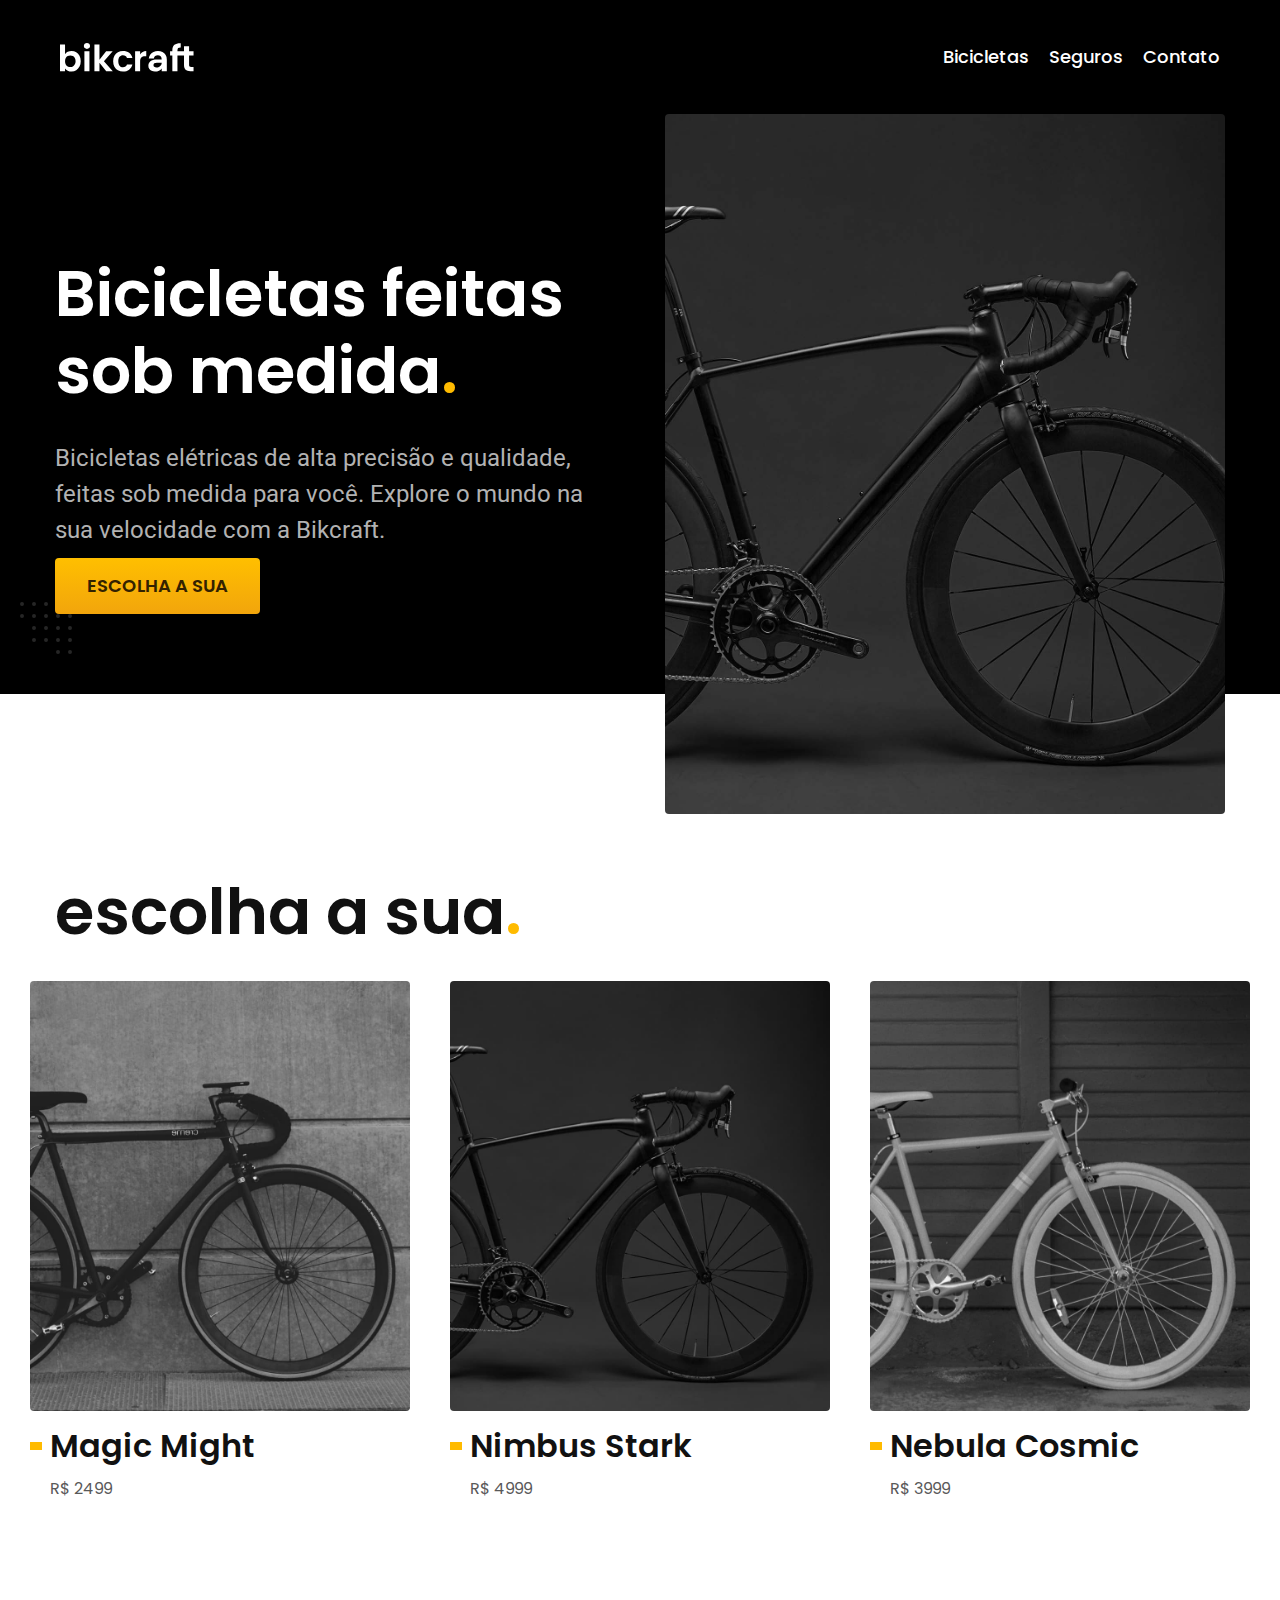
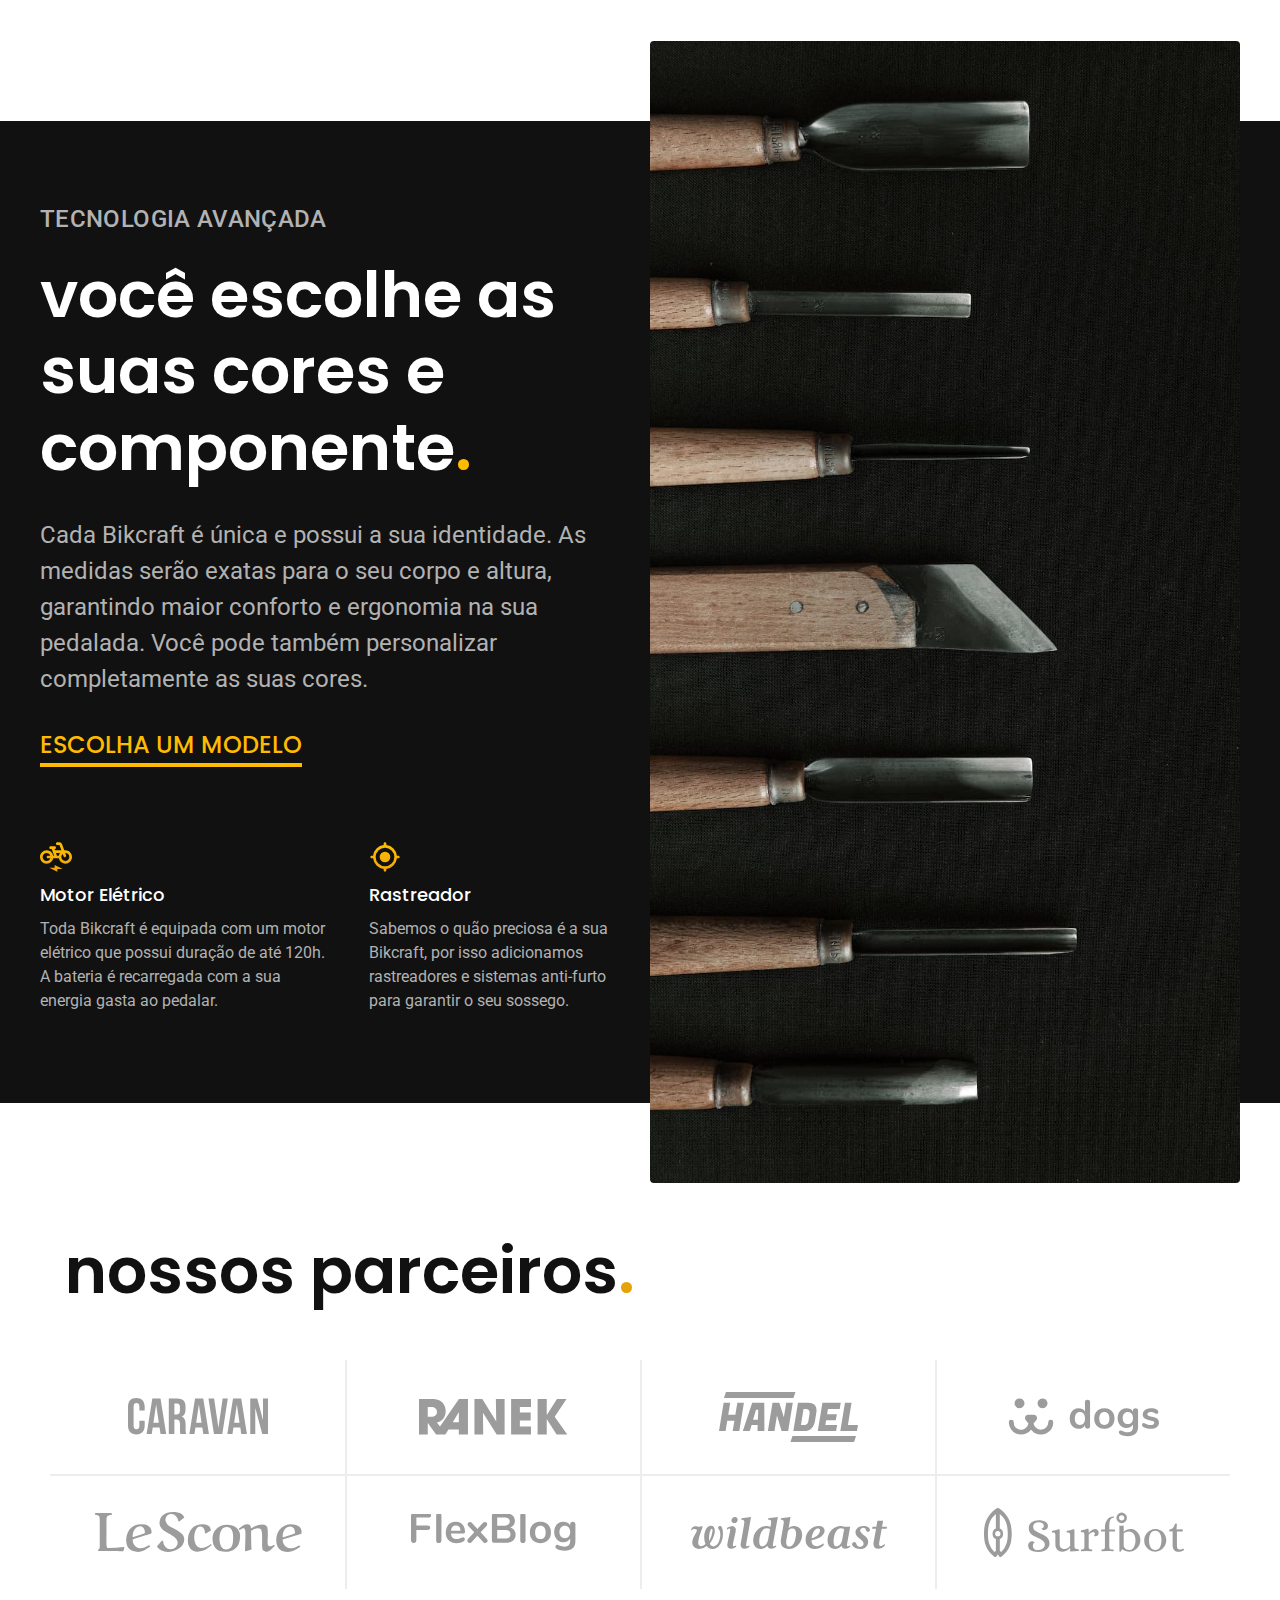
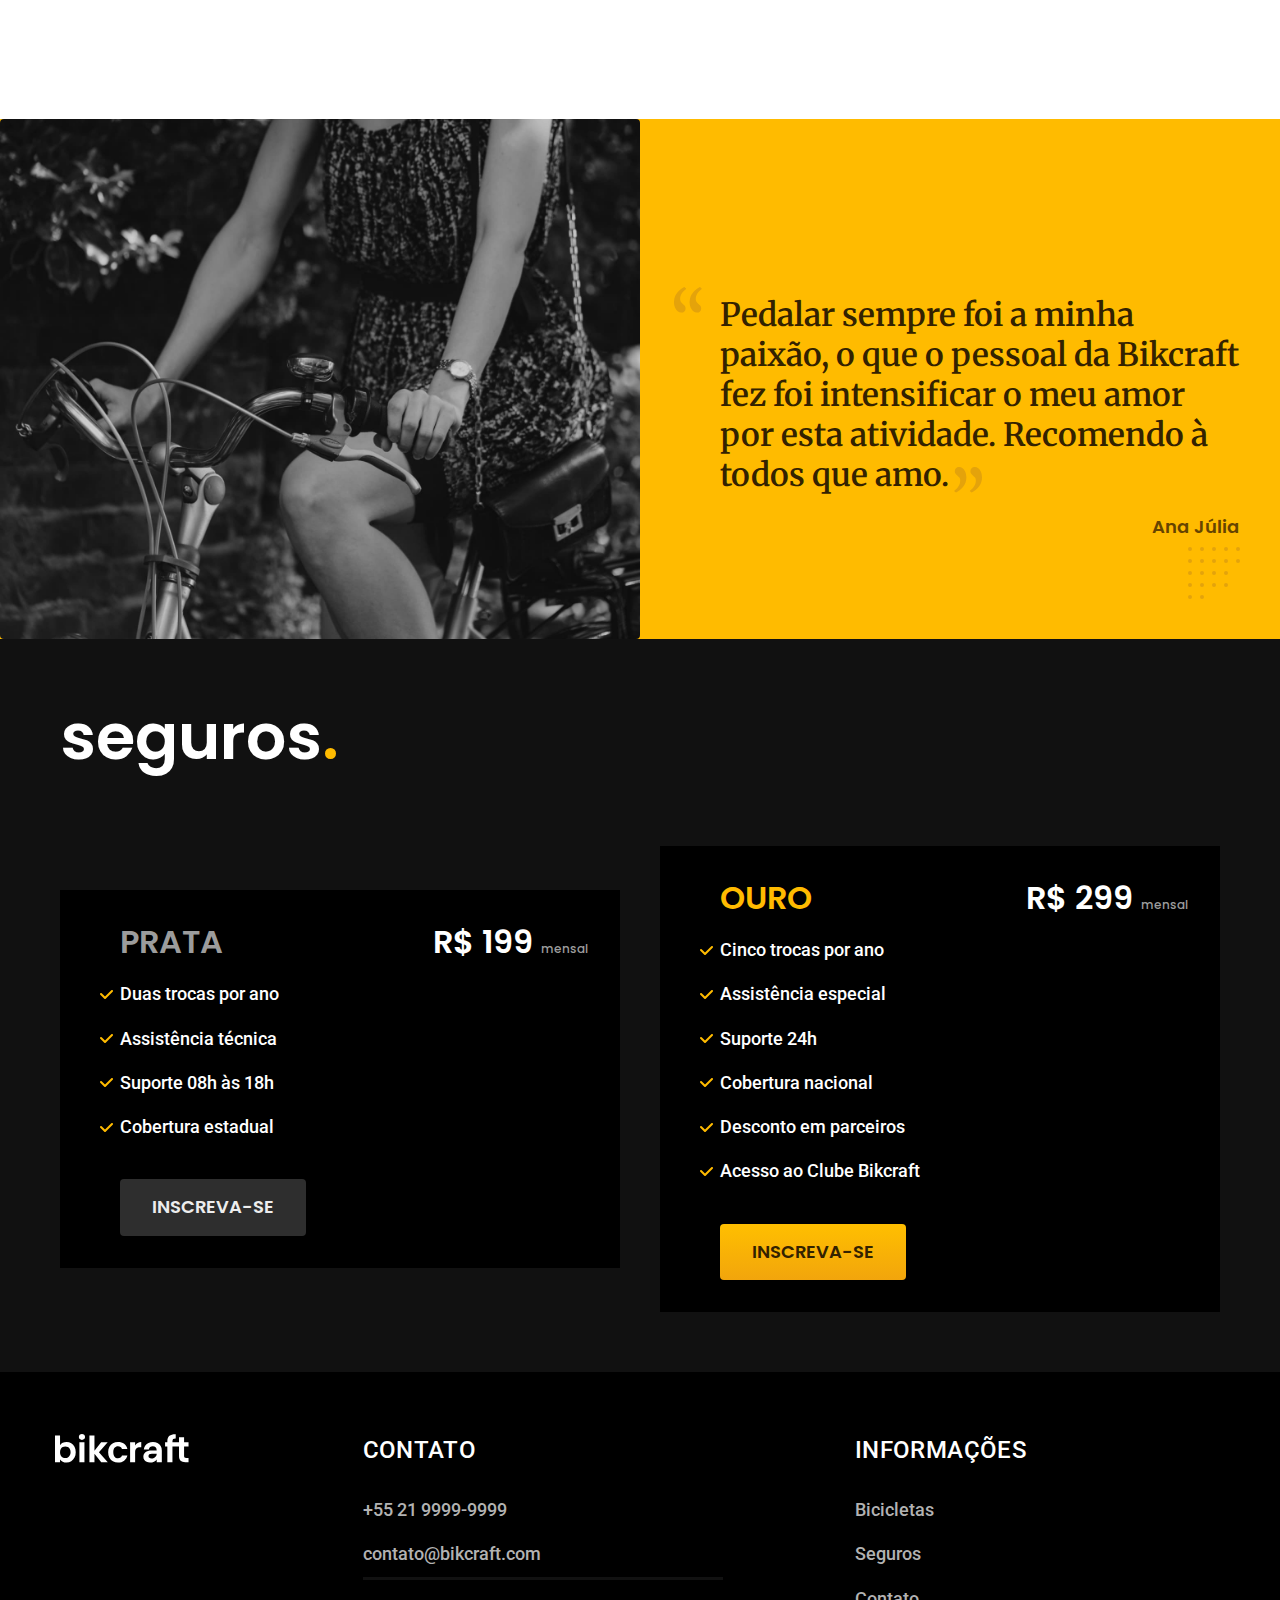
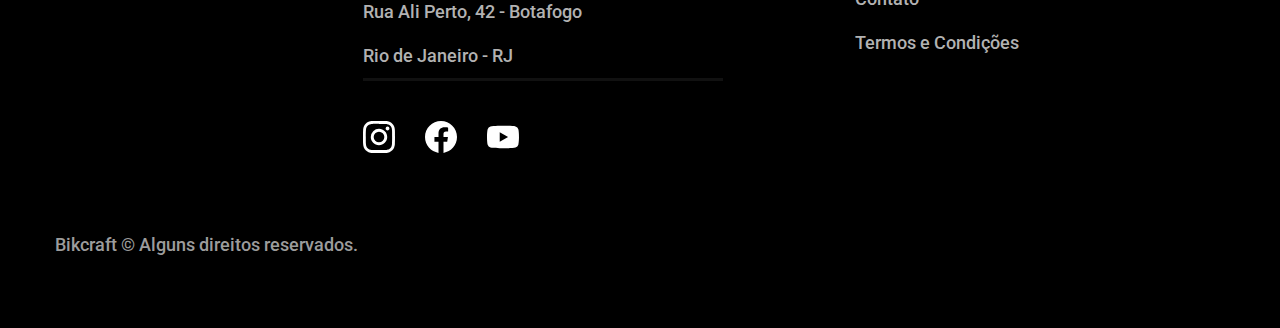
==== commit 325c1cc1: "remocao de potuacao js" ====
--- a/index.html
+++ b/index.html
@@ -27,7 +27,7 @@
   <header class="header-bg">
     <div class="header">
       <a href="./index.html">
-        <img src="/img/bikcraft.svg" alt="Logo bikcraft">
+        <img src="./img/bikcraft.svg" alt="Logo bikcraft">
       </a>
       <nav>
         <ul class=" font-1-m header-lista-conteudo">
@@ -121,14 +121,14 @@
   <section class="parceiros" aria-label="Nossos Parceiros">
     <h2 class="container font-1-xxl cor-11">nossos parceiros<span class="cor-p2">.</span></h2>
     <ul>
-      <li><img src="/img/parceiros/caravan.svg" alt=""></li>
-      <li><img src="/img/parceiros/ranek.svg" alt=""></li>
-      <li><img src="/img/parceiros/handel.svg" alt=""></li>
-      <li><img src="/img/parceiros/dogs.svg" alt=""></li>
-      <li><img src="/img/parceiros/lescone.svg" alt=""></li>
-      <li><img src="/img/parceiros/flexblog.svg" alt=""></li>
-      <li><img src="/img/parceiros/wildbeast.svg" alt=""></li>
-      <li><img src="/img/parceiros/surfbot.svg" alt=""></li>
+      <li><img src="./img/parceiros/caravan.svg" alt=""></li>
+      <li><img src="./img/parceiros/ranek.svg" alt=""></li>
+      <li><img src="./img/parceiros/handel.svg" alt=""></li>
+      <li><img src="./img/parceiros/dogs.svg" alt=""></li>
+      <li><img src="./img/parceiros/lescone.svg" alt=""></li>
+      <li><img src="./img/parceiros/flexblog.svg" alt=""></li>
+      <li><img src="./img/parceiros/wildbeast.svg" alt=""></li>
+      <li><img src="./img/parceiros/surfbot.svg" alt=""></li>
     </ul>
   </section>
 
@@ -191,9 +191,9 @@
           <li>Rua Ali Perto, 42 - Botafogo</li>
           <li>Rio de Janeiro - RJ</li>
           <div class="rede-social">
-            <a href=""><img src="/img/redes/instagram.svg" alt="Ícone do instagram "></a>
-            <a href=""><img src="/img/redes/facebook.svg" alt="Ícone do facebook"></a>
-            <a href=""><img src="/img/redes/youtube.svg" alt="Ícone do youtube"></a>
+            <a href=""><img src="./img/redes/instagram.svg" alt="Ícone do instagram "></a>
+            <a href=""><img src="./img/redes/facebook.svg" alt="Ícone do facebook"></a>
+            <a href=""><img src="./img/redes/youtube.svg" alt="Ícone do youtube"></a>
           </div>
         </ul>
       </address>
@@ -213,7 +213,7 @@
     </div>
 
   </footer>
-  <script src="./js/plugins/simple-anime.js"></script>;
+  <script src="./js/plugins/simple-anime.js"></script>
   <script src="./js/script.js"></script>
 </body>
 
